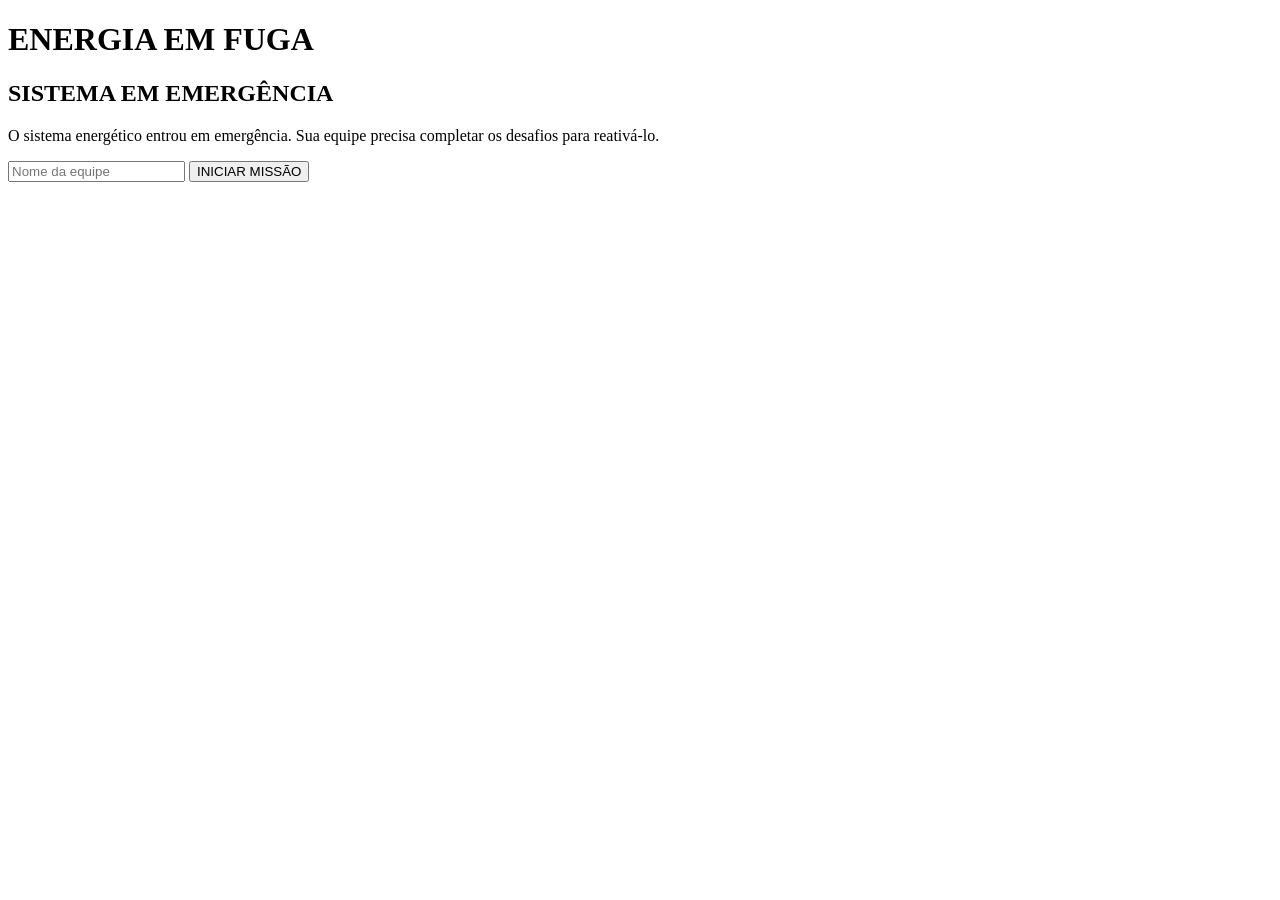
==== index.html @ b6bf42ac "Create index.html" ====
<!DOCTYPE html>
<html lang="pt-BR">

<head>
    <meta charset="UTF-8">
    <meta name="viewport" content="width=device-width, initial-scale=1.0">

    <title>Energia em Fuga</title>
</head>

<body>

    <h1>ENERGIA EM FUGA</h1>

    <h2>SISTEMA EM EMERGÊNCIA</h2>

    <p>
        O sistema energético entrou em emergência.
        Sua equipe precisa completar os desafios
        para reativá-lo.
    </p>

    <input type="text" id="nomeEquipe" placeholder="Nome da equipe">

    <button>INICIAR MISSÃO</button>

</body>

</html>
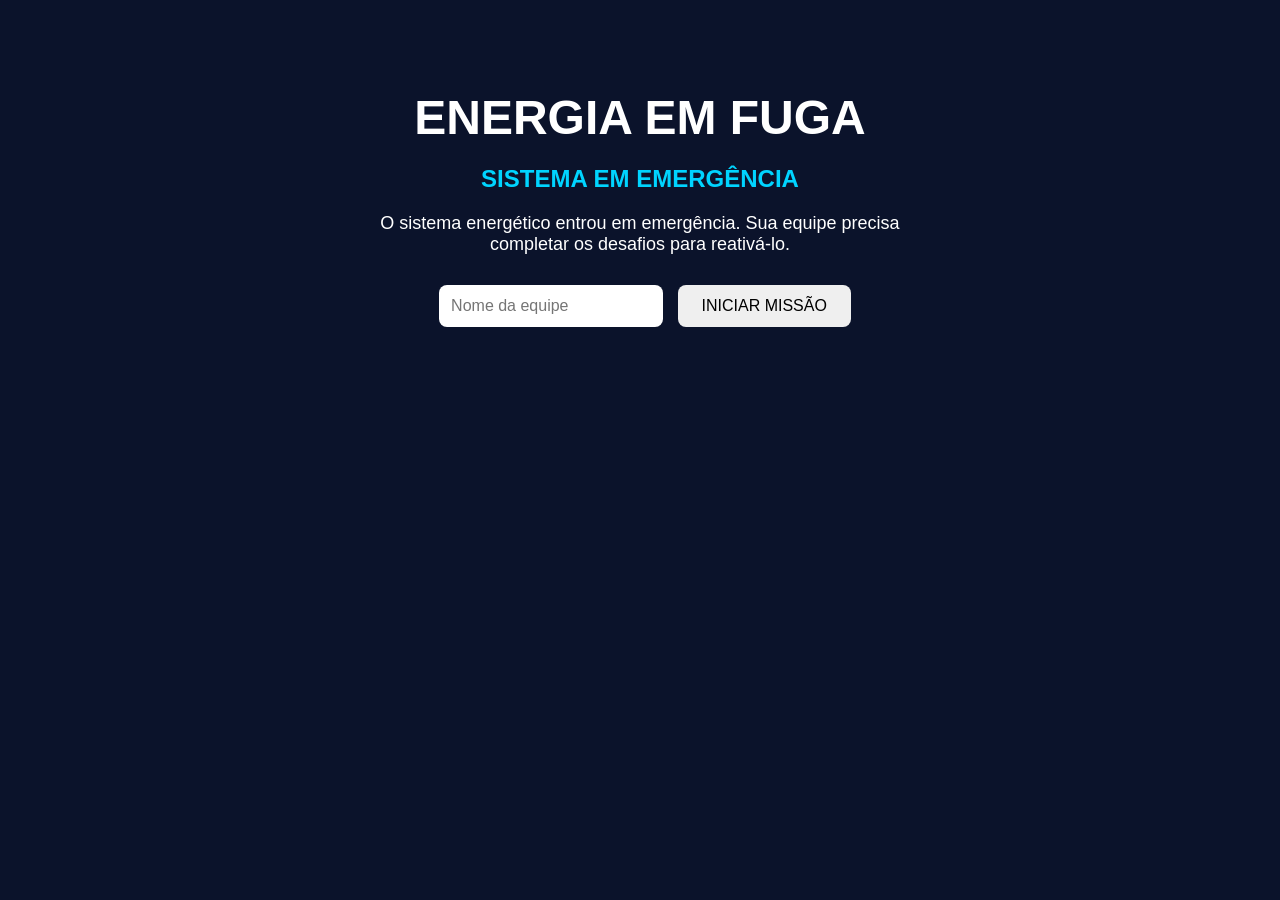
==== commit baecb423: "Update index.html" ====
--- a/index.html
+++ b/index.html
@@ -5,7 +5,8 @@
     <meta charset="UTF-8">
     <meta name="viewport" content="width=device-width, initial-scale=1.0">
 
-    <title>Energia em Fuga</title>
+    <title>Energia em Fuga</title> 
+    <link rel="stylesheet" href="style.css">
 </head>
 
 <body>
--- a/style.css
+++ b/style.css
@@ -0,0 +1,38 @@
+body {
+    background-color: #0b132b;
+    color: white;
+    font-family: Arial, sans-serif;
+    text-align: center;
+    padding: 50px;
+}
+
+h1 {
+    font-size: 48px;
+    margin-bottom: 10px;
+}
+
+h2 {
+    color: #00d4ff;
+}
+
+p {
+    font-size: 18px;
+    max-width: 600px;
+    margin: 20px auto;
+}
+
+input {
+    padding: 12px;
+    font-size: 16px;
+    border-radius: 8px;
+    border: none;
+    margin: 10px;
+}
+
+button {
+    padding: 12px 24px;
+    font-size: 16px;
+    border: none;
+    border-radius: 8px;
+    cursor: pointer;
+}
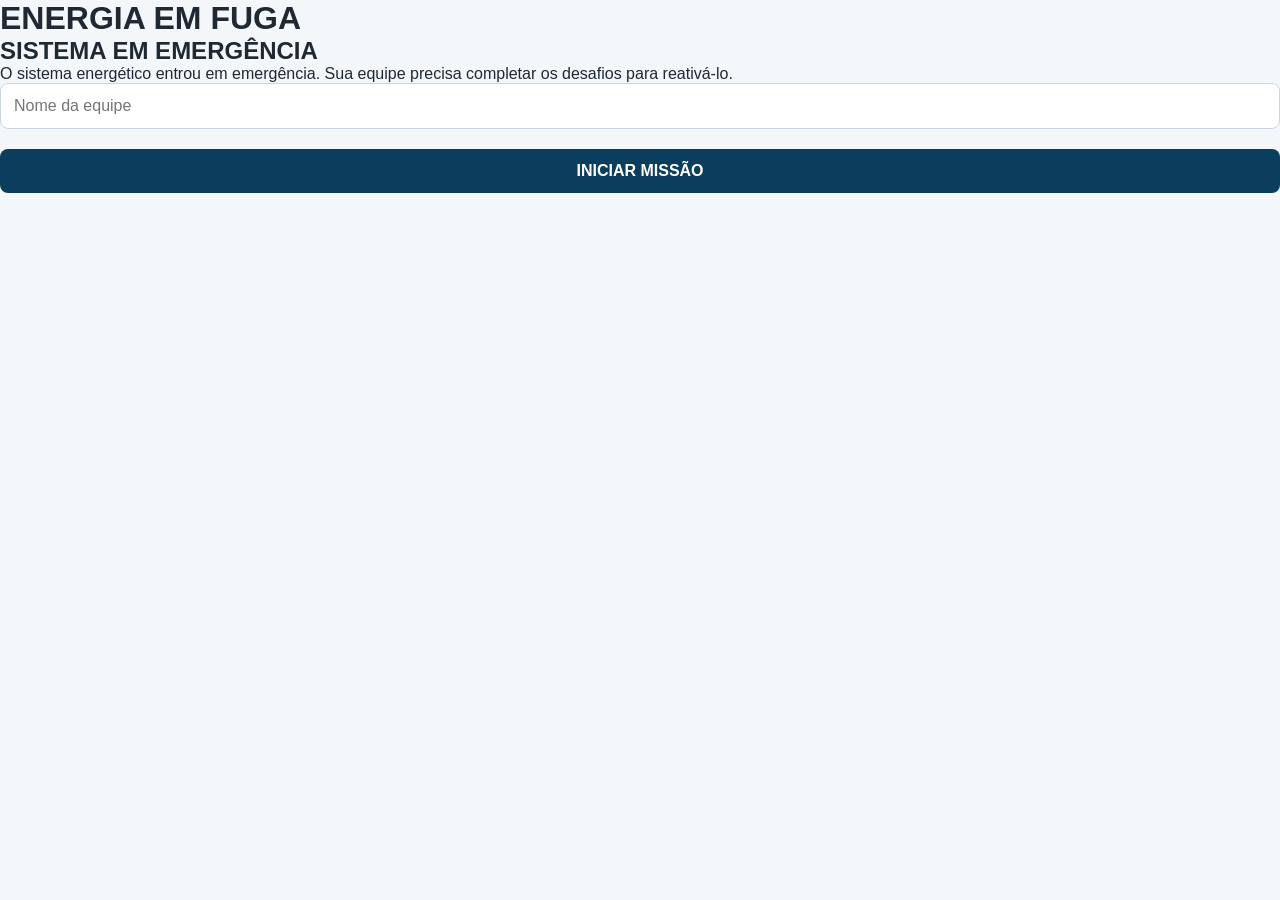
==== commit 28638b72: "Update index.html" ====
--- a/index.html
+++ b/index.html
@@ -6,7 +6,7 @@
     <meta name="viewport" content="width=device-width, initial-scale=1.0">
 
     <title>Energia em Fuga</title> 
-    <link rel="stylesheet" href="style.css">
+   <link rel="stylesheet" href="assets/style.css">
 </head>
 
 <body>
--- a/assets/style.css
+++ b/assets/style.css
@@ -0,0 +1,142 @@
+* {
+    box-sizing: border-box;
+    margin: 0;
+    padding: 0;
+}
+
+body {
+    font-family: Arial, Helvetica, sans-serif;
+    background: #f4f7f9;
+    color: #1f2933;
+    min-height: 100vh;
+}
+
+.container {
+    width: 90%;
+    max-width: 900px;
+    margin: 0 auto;
+}
+
+header {
+    background: #0b3d5c;
+    color: white;
+    padding: 30px 20px;
+    text-align: center;
+}
+
+header h1 {
+    font-size: 2.2rem;
+    margin-bottom: 10px;
+}
+
+header p {
+    font-size: 1.1rem;
+}
+
+main {
+    padding: 40px 20px;
+}
+
+.card {
+    background: white;
+    max-width: 700px;
+    margin: 0 auto;
+    padding: 35px;
+    border-radius: 15px;
+    box-shadow: 0 4px 15px rgba(0, 0, 0, 0.08);
+}
+
+.card h2 {
+    color: #0b3d5c;
+    margin-bottom: 20px;
+}
+
+.card p {
+    line-height: 1.6;
+    margin-bottom: 20px;
+}
+
+label {
+    display: block;
+    font-weight: bold;
+    margin-bottom: 8px;
+}
+
+input,
+select,
+button {
+    width: 100%;
+    padding: 13px;
+    border-radius: 8px;
+    font-size: 1rem;
+}
+
+input,
+select {
+    border: 1px solid #cbd5e1;
+    margin-bottom: 20px;
+}
+
+button {
+    border: none;
+    background: #0b3d5c;
+    color: white;
+    font-weight: bold;
+    cursor: pointer;
+    transition: 0.2s;
+}
+
+button:hover {
+    background: #14577d;
+}
+
+.room {
+    border-left: 6px solid #0b3d5c;
+    padding-left: 20px;
+    margin-bottom: 25px;
+}
+
+.timer {
+    text-align: center;
+    font-size: 1.5rem;
+    font-weight: bold;
+    margin-bottom: 25px;
+    color: #b91c1c;
+}
+
+.feedback {
+    margin-top: 20px;
+    padding: 15px;
+    border-radius: 8px;
+    font-weight: bold;
+}
+
+.success {
+    background: #dcfce7;
+    color: #166534;
+}
+
+.error {
+    background: #fee2e2;
+    color: #991b1b;
+}
+
+.code {
+    display: inline-block;
+    background: #f1f5f9;
+    padding: 10px 20px;
+    border-radius: 8px;
+    font-size: 1.4rem;
+    font-weight: bold;
+    letter-spacing: 3px;
+}
+
+.hidden {
+    display: none;
+}
+
+footer {
+    text-align: center;
+    padding: 25px;
+    color: #64748b;
+}
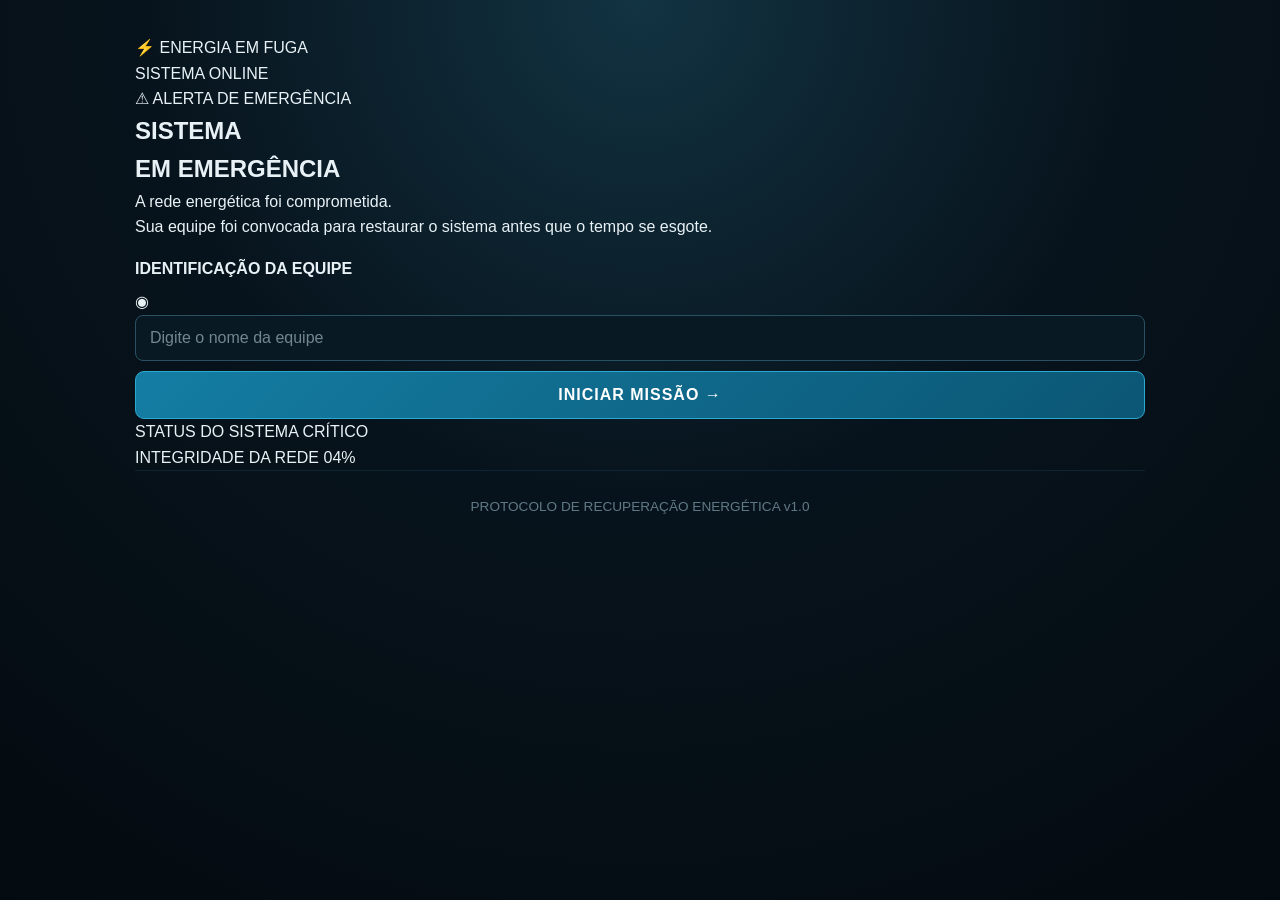
==== commit 12a6f8e6: "Update index.html" ====
--- a/index.html
+++ b/index.html
@@ -2,28 +2,181 @@
 <html lang="pt-BR">
 
 <head>
+
     <meta charset="UTF-8">
+
     <meta name="viewport" content="width=device-width, initial-scale=1.0">
 
-    <title>Energia em Fuga</title> 
-   <link rel="stylesheet" href="assets/style.css">
+    <title>Energia em Fuga</title>
+
+    <link rel="stylesheet" href="assets/style.css">
+
 </head>
 
-<body>
 
-    <h1>ENERGIA EM FUGA</h1>
+<body class="pagina-inicial">
 
-    <h2>SISTEMA EM EMERGÊNCIA</h2>
+    <main class="tela-inicial">
 
-    <p>
-        O sistema energético entrou em emergência.
-        Sua equipe precisa completar os desafios
-        para reativá-lo.
-    </p>
+        <!-- CABEÇALHO DO SISTEMA -->
 
-    <input type="text" id="nomeEquipe" placeholder="Nome da equipe">
+        <div class="barra-superior">
 
-    <button>INICIAR MISSÃO</button>
+            <div class="identidade-sistema">
+
+                <span class="icone-energia">⚡</span>
+
+                <span>ENERGIA EM FUGA</span>
+
+            </div>
+
+
+            <div class="status-sistema">
+
+                <span class="ponto-status"></span>
+
+                SISTEMA ONLINE
+
+            </div>
+
+        </div>
+
+
+        <!-- PAINEL PRINCIPAL -->
+
+        <section class="painel-emergencia">
+
+            <div class="alerta">
+
+                <span class="alerta-icone">⚠</span>
+
+                <span>ALERTA DE EMERGÊNCIA</span>
+
+            </div>
+
+
+            <h1>
+
+                SISTEMA<br>
+
+                <span>EM EMERGÊNCIA</span>
+
+            </h1>
+
+
+            <div class="linha-diagnostico"></div>
+
+
+            <p class="mensagem-principal">
+
+                A rede energética foi comprometida.
+
+                <br>
+
+                Sua equipe foi convocada para restaurar
+
+                o sistema antes que o tempo se esgote.
+
+            </p>
+
+
+            <!-- IDENTIFICAÇÃO -->
+
+            <div class="identificacao">
+
+                <label for="nomeEquipe">
+
+                    IDENTIFICAÇÃO DA EQUIPE
+
+                </label>
+
+
+                <div class="campo-equipe">
+
+                    <span>◉</span>
+
+                    <input
+
+                        type="text"
+
+                        id="nomeEquipe"
+
+                        placeholder="Digite o nome da equipe"
+
+                        autocomplete="off"
+
+                    >
+
+                </div>
+
+            </div>
+
+
+            <!-- BOTÃO -->
+
+            <button
+
+                class="botao-missao"
+
+                onclick="iniciarMissao()"
+
+            >
+
+                <span>INICIAR MISSÃO</span>
+
+                <span class="seta">→</span>
+
+            </button>
+
+
+            <!-- STATUS -->
+
+            <div class="painel-status">
+
+                <div class="status-titulo">
+
+                    <span>STATUS DO SISTEMA</span>
+
+                    <span>CRÍTICO</span>
+
+                </div>
+
+
+                <div class="barra-progresso">
+
+                    <div class="progresso"></div>
+
+                </div>
+
+
+                <div class="status-informacoes">
+
+                    <span>INTEGRIDADE DA REDE</span>
+
+                    <span>04%</span>
+
+                </div>
+
+            </div>
+
+
+        </section>
+
+
+        <!-- RODAPÉ -->
+
+        <footer class="rodape-inicial">
+
+            <span>PROTOCOLO DE RECUPERAÇÃO ENERGÉTICA</span>
+
+            <span>v1.0</span>
+
+        </footer>
+
+    </main>
+
+
+    <script src="assets/app.js"></script>
 
 </body>
 
--- a/assets/style.css
+++ b/assets/style.css
@@ -1,142 +1,473 @@
+/* =========================================
+   ENERGIA EM FUGA — ESTILO PRINCIPAL
+   ========================================= */
+
 * {
     box-sizing: border-box;
     margin: 0;
     padding: 0;
 }
 
+:root {
+    --fundo: #07131c;
+    --fundo-card: #0d202c;
+    --fundo-card-2: #102936;
+    --borda: #1d4354;
+    --texto: #e8f1f5;
+    --texto-secundario: #9fb5bf;
+    --azul: #28a9d6;
+    --azul-escuro: #0b4d68;
+    --verde: #31c48d;
+    --amarelo: #f5c451;
+    --vermelho: #ef6262;
+    --branco: #ffffff;
+}
+
 body {
     font-family: Arial, Helvetica, sans-serif;
-    background: #f4f7f9;
-    color: #1f2933;
+    background:
+        radial-gradient(circle at top, #123342 0%, #07131c 45%, #040b10 100%);
+    color: var(--texto);
     min-height: 100vh;
-}
-
-.container {
-    width: 90%;
-    max-width: 900px;
+    line-height: 1.6;
+}
+
+
+/* =========================================
+   CABEÇALHO
+   ========================================= */
+
+header {
+    background: rgba(5, 18, 27, 0.94);
+    border-bottom: 1px solid var(--borda);
+    padding: 28px 20px;
+    text-align: center;
+    box-shadow: 0 4px 25px rgba(0, 0, 0, 0.35);
+}
+
+header h1 {
+    font-size: 2rem;
+    letter-spacing: 2px;
+    color: var(--branco);
+    margin-bottom: 6px;
+}
+
+header p {
+    color: var(--azul);
+    font-size: 0.95rem;
+    font-weight: bold;
+    letter-spacing: 2px;
+    text-transform: uppercase;
+}
+
+
+/* =========================================
+   ÁREA PRINCIPAL
+   ========================================= */
+
+main {
+    width: 100%;
+    max-width: 1050px;
     margin: 0 auto;
-}
-
-header {
-    background: #0b3d5c;
-    color: white;
-    padding: 30px 20px;
+    padding: 35px 20px 50px;
+}
+
+
+/* =========================================
+   CARD PRINCIPAL
+   ========================================= */
+
+.card {
+    background:
+        linear-gradient(
+            145deg,
+            rgba(16, 41, 54, 0.98),
+            rgba(8, 25, 35, 0.98)
+        );
+
+    border: 1px solid var(--borda);
+    border-radius: 18px;
+
+    padding: 35px;
+
+    box-shadow:
+        0 15px 45px rgba(0, 0, 0, 0.35),
+        inset 0 1px 0 rgba(255, 255, 255, 0.03);
+
+    max-width: 850px;
+    margin: 0 auto;
+}
+
+
+/* =========================================
+   TÍTULOS
+   ========================================= */
+
+.card h2 {
+    color: var(--branco);
+    font-size: 1.35rem;
+    margin-bottom: 18px;
+    border-left: 4px solid var(--azul);
+    padding-left: 12px;
+}
+
+.card h3 {
+    color: var(--azul);
+    font-size: 1rem;
+    margin-bottom: 8px;
+    margin-top: 22px;
+    letter-spacing: 0.5px;
+}
+
+
+/* =========================================
+   TEXTOS
+   ========================================= */
+
+.card p {
+    color: var(--texto-secundario);
+    margin-bottom: 18px;
+    line-height: 1.7;
+}
+
+.card strong {
+    color: var(--branco);
+}
+
+
+/* =========================================
+   TIMER
+   ========================================= */
+
+.timer {
+    width: fit-content;
+    min-width: 190px;
+
+    margin: 0 auto 25px;
+
+    padding: 12px 24px;
+
+    background: #050e14;
+
+    border: 1px solid var(--vermelho);
+    border-radius: 10px;
+
+    color: var(--vermelho);
+
     text-align: center;
-}
-
-header h1 {
-    font-size: 2.2rem;
-    margin-bottom: 10px;
-}
-
-header p {
-    font-size: 1.1rem;
-}
-
-main {
-    padding: 40px 20px;
-}
-
-.card {
-    background: white;
-    max-width: 700px;
-    margin: 0 auto;
-    padding: 35px;
-    border-radius: 15px;
-    box-shadow: 0 4px 15px rgba(0, 0, 0, 0.08);
-}
-
-.card h2 {
-    color: #0b3d5c;
-    margin-bottom: 20px;
-}
-
-.card p {
-    line-height: 1.6;
-    margin-bottom: 20px;
-}
+
+    font-size: 1.45rem;
+    font-weight: bold;
+    letter-spacing: 2px;
+
+    box-shadow:
+        0 0 15px rgba(239, 98, 98, 0.12);
+
+}
+
+
+/* =========================================
+   BLOCOS DOS DESAFIOS
+   ========================================= */
+
+.room {
+    background: rgba(4, 15, 22, 0.65);
+
+    border: 1px solid var(--borda);
+    border-left: 4px solid var(--azul);
+
+    border-radius: 12px;
+
+    padding: 22px;
+
+    margin: 22px 0 28px;
+}
+
+
+/* =========================================
+   LABELS
+   ========================================= */
 
 label {
     display: block;
-    font-weight: bold;
+
+    color: var(--texto);
+
+    font-weight: bold;
+
     margin-bottom: 8px;
-}
+    margin-top: 16px;
+}
+
+
+/* =========================================
+   CAMPOS
+   ========================================= */
 
 input,
-select,
+select {
+    width: 100%;
+
+    padding: 13px 14px;
+
+    background: #081923;
+
+    color: var(--texto);
+
+    border: 1px solid #285263;
+    border-radius: 8px;
+
+    font-size: 1rem;
+
+    outline: none;
+
+    transition:
+        border-color 0.2s,
+        box-shadow 0.2s;
+}
+
+input::placeholder {
+    color: #718792;
+}
+
+input:focus,
+select:focus {
+    border-color: var(--azul);
+
+    box-shadow:
+        0 0 0 3px rgba(40, 169, 214, 0.12);
+}
+
+select {
+    margin-bottom: 12px;
+}
+
+option {
+    background: #0b202b;
+    color: white;
+}
+
+
+/* =========================================
+   CHECKBOXES
+   ========================================= */
+
+input[type="checkbox"] {
+    width: auto;
+
+    margin-right: 10px;
+
+    accent-color: var(--verde);
+
+    transform: scale(1.15);
+}
+
+label:has(input[type="checkbox"]) {
+    background: rgba(13, 32, 44, 0.8);
+
+    border: 1px solid var(--borda);
+
+    border-radius: 8px;
+
+    padding: 13px;
+
+    cursor: pointer;
+
+    transition: 0.2s;
+}
+
+label:has(input[type="checkbox"]):hover {
+    border-color: var(--azul);
+    background: rgba(19, 51, 66, 0.9);
+}
+
+
+/* =========================================
+   BOTÕES
+   ========================================= */
+
 button {
     width: 100%;
-    padding: 13px;
-    border-radius: 8px;
+
+    padding: 14px 20px;
+
+    margin-top: 10px;
+
+    background:
+        linear-gradient(
+            135deg,
+            #147da3,
+            #0b5674
+        );
+
+    color: white;
+
+    border: 1px solid #2ca9d2;
+
+    border-radius: 9px;
+
     font-size: 1rem;
-}
-
-input,
-select {
-    border: 1px solid #cbd5e1;
-    margin-bottom: 20px;
-}
-
-button {
-    border: none;
-    background: #0b3d5c;
-    color: white;
-    font-weight: bold;
+    font-weight: bold;
+
+    letter-spacing: 1px;
+
     cursor: pointer;
-    transition: 0.2s;
+
+    transition:
+        transform 0.15s,
+        box-shadow 0.15s,
+        background 0.15s;
 }
 
 button:hover {
-    background: #14577d;
-}
-
-.room {
-    border-left: 6px solid #0b3d5c;
-    padding-left: 20px;
-    margin-bottom: 25px;
-}
-
-.timer {
-    text-align: center;
-    font-size: 1.5rem;
-    font-weight: bold;
-    margin-bottom: 25px;
-    color: #b91c1c;
-}
+    background:
+        linear-gradient(
+            135deg,
+            #1994bd,
+            #0d6688
+        );
+
+    box-shadow:
+        0 5px 20px rgba(40, 169, 214, 0.2);
+
+    transform: translateY(-1px);
+}
+
+button:active {
+    transform: translateY(1px);
+}
+
+
+/* =========================================
+   FEEDBACK
+   ========================================= */
 
 .feedback {
-    margin-top: 20px;
-    padding: 15px;
-    border-radius: 8px;
-    font-weight: bold;
+    margin-top: 22px;
+
+    padding: 15px 18px;
+
+    border-radius: 9px;
+
+    font-weight: bold;
+
+    border: 1px solid transparent;
 }
 
 .success {
-    background: #dcfce7;
-    color: #166534;
+    background: rgba(49, 196, 141, 0.12);
+
+    color: #69e0ae;
+
+    border-color: rgba(49, 196, 141, 0.35);
 }
 
 .error {
-    background: #fee2e2;
-    color: #991b1b;
-}
+    background: rgba(239, 98, 98, 0.12);
+
+    color: #ff8585;
+
+    border-color: rgba(239, 98, 98, 0.35);
+}
+
+
+/* =========================================
+   CÓDIGO LIBERADO
+   ========================================= */
 
 .code {
     display: inline-block;
-    background: #f1f5f9;
-    padding: 10px 20px;
-    border-radius: 8px;
-    font-size: 1.4rem;
-    font-weight: bold;
-    letter-spacing: 3px;
-}
+
+    margin-top: 8px;
+
+    padding: 12px 25px;
+
+    background: #07151d;
+
+    color: var(--amarelo);
+
+    border: 2px solid var(--amarelo);
+
+    border-radius: 10px;
+
+    font-size: 1.7rem;
+
+    font-weight: bold;
+
+    letter-spacing: 5px;
+
+    box-shadow:
+        0 0 18px rgba(245, 196, 81, 0.12);
+}
+
+
+/* =========================================
+   ELEMENTOS OCULTOS
+   ========================================= */
 
 .hidden {
     display: none;
 }
 
+
+/* =========================================
+   RODAPÉ
+   ========================================= */
+
 footer {
     text-align: center;
-    padding: 25px;
-    color: #64748b;
-}
+
+    padding: 25px 20px 35px;
+
+    color: #607985;
+
+    font-size: 0.85rem;
+
+    border-top: 1px solid rgba(29, 67, 84, 0.4);
+}
+
+
+/* =========================================
+   TELA PEQUENA / CELULAR
+   ========================================= */
+
+@media (max-width: 700px) {
+
+    header {
+        padding: 22px 15px;
+    }
+
+    header h1 {
+        font-size: 1.55rem;
+    }
+
+    header p {
+        font-size: 0.8rem;
+    }
+
+    main {
+        padding: 22px 12px 35px;
+    }
+
+    .card {
+        padding: 22px 17px;
+        border-radius: 13px;
+    }
+
+    .card h2 {
+        font-size: 1.15rem;
+    }
+
+    .room {
+        padding: 16px;
+    }
+
+    .timer {
+        font-size: 1.2rem;
+        min-width: 170px;
+    }
+
+    button {
+        padding: 14px;
+    }
+}
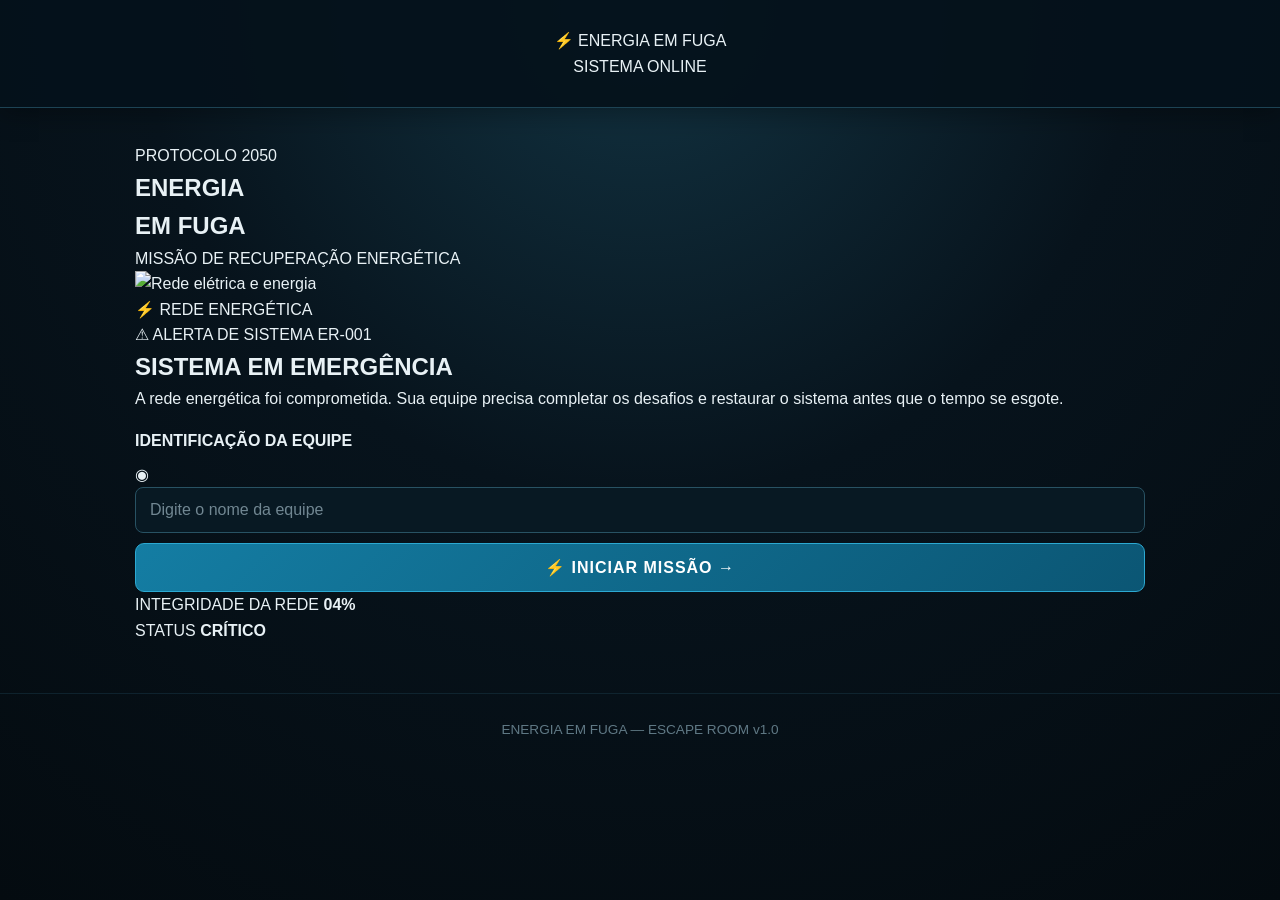
==== commit 752f86b9: "Update index.html" ====
--- a/index.html
+++ b/index.html
@@ -9,171 +9,217 @@
 
     <title>Energia em Fuga</title>
 
+    <!-- Fonte futurista -->
+    <link rel="preconnect" href="https://fonts.googleapis.com">
+    <link rel="preconnect" href="https://fonts.gstatic.com" crossorigin>
+
+    <link
+        href="https://fonts.googleapis.com/css2?family=Orbitron:wght@400;500;600;700;800&family=Inter:wght@400;500;600;700&display=swap"
+        rel="stylesheet"
+    >
+
     <link rel="stylesheet" href="assets/style.css">
 
 </head>
 
 
-<body class="pagina-inicial">
-
-    <main class="tela-inicial">
-
-        <!-- CABEÇALHO DO SISTEMA -->
-
-        <div class="barra-superior">
-
-            <div class="identidade-sistema">
-
-                <span class="icone-energia">⚡</span>
+<body>
+
+    <div class="pagina">
+
+        <!-- CABEÇALHO -->
+
+        <header class="topo">
+
+            <div class="logo">
+
+                <span class="logo-raio">⚡</span>
 
                 <span>ENERGIA EM FUGA</span>
 
             </div>
 
-
-            <div class="status-sistema">
-
-                <span class="ponto-status"></span>
+            <div class="status">
+
+                <span class="bolinha"></span>
 
                 SISTEMA ONLINE
 
             </div>
 
-        </div>
-
-
-        <!-- PAINEL PRINCIPAL -->
-
-        <section class="painel-emergencia">
-
-            <div class="alerta">
-
-                <span class="alerta-icone">⚠</span>
-
-                <span>ALERTA DE EMERGÊNCIA</span>
-
-            </div>
-
-
-            <h1>
-
-                SISTEMA<br>
-
-                <span>EM EMERGÊNCIA</span>
-
-            </h1>
-
-
-            <div class="linha-diagnostico"></div>
-
-
-            <p class="mensagem-principal">
-
-                A rede energética foi comprometida.
-
-                <br>
-
-                Sua equipe foi convocada para restaurar
-
-                o sistema antes que o tempo se esgote.
-
-            </p>
+        </header>
+
+
+        <!-- CONTEÚDO PRINCIPAL -->
+
+        <main class="conteudo">
+
+            <!-- TÍTULO -->
+
+            <section class="titulo">
+
+                <p class="codigo-missao">
+                    PROTOCOLO 2050
+                </p>
+
+                <h1>
+                    ENERGIA<br>
+                    <span>EM FUGA</span>
+                </h1>
+
+                <p class="subtitulo">
+                    MISSÃO DE RECUPERAÇÃO ENERGÉTICA
+                </p>
+
+            </section>
+
+
+            <!-- IMAGEM -->
+
+            <section class="imagem-container">
+
+                <img
+                    src="https://images.unsplash.com/photo-1473341304170-971dccb5ac1e?auto=format&fit=crop&w=1200&q=80"
+                    alt="Rede elétrica e energia"
+                >
+
+                <div class="imagem-overlay"></div>
+
+                <div class="imagem-legenda">
+
+                    <span>⚡</span>
+
+                    REDE ENERGÉTICA
+
+                </div>
+
+            </section>
+
+
+            <!-- ALERTA -->
+
+            <section class="alerta">
+
+                <div class="alerta-topo">
+
+                    <span class="alerta-icone">⚠</span>
+
+                    <span>ALERTA DE SISTEMA</span>
+
+                    <span class="alerta-codigo">
+                        ER-001
+                    </span>
+
+                </div>
+
+
+                <h2>
+                    SISTEMA EM EMERGÊNCIA
+                </h2>
+
+
+                <p>
+                    A rede energética foi comprometida.
+                    Sua equipe precisa completar os desafios
+                    e restaurar o sistema antes que o tempo se esgote.
+                </p>
+
+            </section>
 
 
             <!-- IDENTIFICAÇÃO -->
 
-            <div class="identificacao">
+            <section class="missao">
 
                 <label for="nomeEquipe">
-
                     IDENTIFICAÇÃO DA EQUIPE
-
                 </label>
 
 
-                <div class="campo-equipe">
+                <div class="input-container">
 
                     <span>◉</span>
 
                     <input
-
                         type="text"
-
                         id="nomeEquipe"
-
                         placeholder="Digite o nome da equipe"
-
                         autocomplete="off"
-
                     >
 
                 </div>
 
-            </div>
-
-
-            <!-- BOTÃO -->
-
-            <button
-
-                class="botao-missao"
-
-                onclick="iniciarMissao()"
-
-            >
-
-                <span>INICIAR MISSÃO</span>
-
-                <span class="seta">→</span>
-
-            </button>
+
+                <button
+                    class="botao"
+                    onclick="iniciarMissao()"
+                >
+
+                    <span>⚡ INICIAR MISSÃO</span>
+
+                    <span class="seta">→</span>
+
+                </button>
+
+            </section>
 
 
             <!-- STATUS -->
 
-            <div class="painel-status">
-
-                <div class="status-titulo">
-
-                    <span>STATUS DO SISTEMA</span>
-
-                    <span>CRÍTICO</span>
-
-                </div>
-
-
-                <div class="barra-progresso">
+            <section class="status-rede">
+
+                <div class="status-linha">
+
+                    <span>
+                        INTEGRIDADE DA REDE
+                    </span>
+
+                    <strong>
+                        04%
+                    </strong>
+
+                </div>
+
+
+                <div class="barra">
 
                     <div class="progresso"></div>
 
                 </div>
 
 
-                <div class="status-informacoes">
-
-                    <span>INTEGRIDADE DA REDE</span>
-
-                    <span>04%</span>
-
-                </div>
-
-            </div>
-
-
-        </section>
+                <div class="status-linha inferior">
+
+                    <span>
+                        STATUS
+                    </span>
+
+                    <strong>
+                        CRÍTICO
+                    </strong>
+
+                </div>
+
+            </section>
+
+        </main>
 
 
         <!-- RODAPÉ -->
 
-        <footer class="rodape-inicial">
-
-            <span>PROTOCOLO DE RECUPERAÇÃO ENERGÉTICA</span>
-
-            <span>v1.0</span>
+        <footer>
+
+            <span>
+                ENERGIA EM FUGA — ESCAPE ROOM
+            </span>
+
+            <span>
+                v1.0
+            </span>
 
         </footer>
 
-    </main>
+    </div>
 
 
     <script src="assets/app.js"></script>
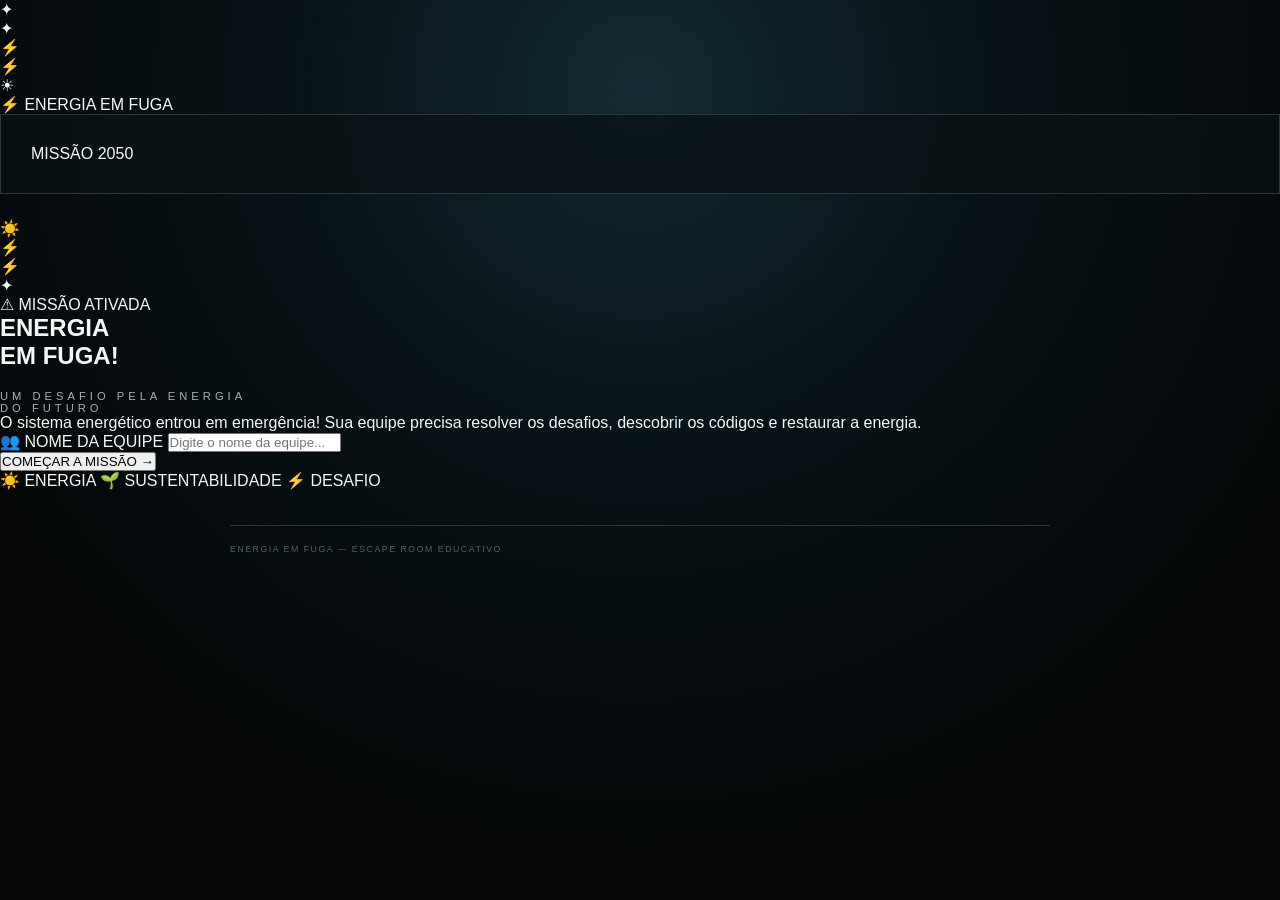
==== commit 6d29c477: "Update index.html" ====
--- a/index.html
+++ b/index.html
@@ -9,12 +9,11 @@
 
     <title>Energia em Fuga</title>
 
-    <!-- Fonte futurista -->
     <link rel="preconnect" href="https://fonts.googleapis.com">
     <link rel="preconnect" href="https://fonts.gstatic.com" crossorigin>
 
     <link
-        href="https://fonts.googleapis.com/css2?family=Orbitron:wght@400;500;600;700;800&family=Inter:wght@400;500;600;700&display=swap"
+        href="https://fonts.googleapis.com/css2?family=Baloo+2:wght@500;600;700;800&family=Nunito:wght@400;600;700;800&display=swap"
         rel="stylesheet"
     >
 
@@ -25,184 +24,212 @@
 
 <body>
 
-    <div class="pagina">
+    <main class="inicio">
+
+        <!-- ELEMENTOS DECORATIVOS -->
+
+        <div class="decoracao estrela estrela-1">✦</div>
+        <div class="decoracao estrela estrela-2">✦</div>
+        <div class="decoracao raio raio-1">⚡</div>
+        <div class="decoracao raio raio-2">⚡</div>
+        <div class="decoracao sol">☀</div>
+
 
         <!-- CABEÇALHO -->
 
-        <header class="topo">
-
-            <div class="logo">
-
-                <span class="logo-raio">⚡</span>
-
-                <span>ENERGIA EM FUGA</span>
-
-            </div>
-
-            <div class="status">
-
-                <span class="bolinha"></span>
-
-                SISTEMA ONLINE
+        <header class="cabecalho">
+
+            <div class="mini-logo">
+
+                <span>⚡</span>
+
+                ENERGIA EM FUGA
+
+            </div>
+
+            <div class="missao">
+
+                MISSÃO 2050
 
             </div>
 
         </header>
 
 
-        <!-- CONTEÚDO PRINCIPAL -->
-
-        <main class="conteudo">
-
-            <!-- TÍTULO -->
-
-            <section class="titulo">
-
-                <p class="codigo-missao">
-                    PROTOCOLO 2050
+        <!-- ÁREA PRINCIPAL -->
+
+        <section class="hero">
+
+
+            <!-- ILUSTRAÇÃO -->
+
+            <div class="ilustracao">
+
+                <div class="nuvem nuvem-1"></div>
+
+                <div class="nuvem nuvem-2"></div>
+
+
+                <div class="sol-central">
+
+                    ☀️
+
+                </div>
+
+
+                <div class="torre torre-1">
+
+                    <div class="torre-topo"></div>
+
+                    <div class="torre-linha"></div>
+
+                    <div class="torre-linha"></div>
+
+                    <div class="torre-linha"></div>
+
+                </div>
+
+
+                <div class="torre torre-2">
+
+                    <div class="torre-topo"></div>
+
+                    <div class="torre-linha"></div>
+
+                    <div class="torre-linha"></div>
+
+                    <div class="torre-linha"></div>
+
+                </div>
+
+
+                <div class="turbina turbina-1">
+
+                    <div class="helice"></div>
+
+                    <div class="mastro"></div>
+
+                </div>
+
+
+                <div class="turbina turbina-2">
+
+                    <div class="helice"></div>
+
+                    <div class="mastro"></div>
+
+                </div>
+
+
+                <div class="chao"></div>
+
+
+                <div class="energia energia-1">⚡</div>
+
+                <div class="energia energia-2">⚡</div>
+
+                <div class="energia energia-3">✦</div>
+
+            </div>
+
+
+            <!-- CARTÃO PRINCIPAL -->
+
+            <div class="cartao">
+
+                <div class="etiqueta">
+
+                    ⚠ MISSÃO ATIVADA
+
+                </div>
+
+
+                <h1>
+
+                    ENERGIA<br>
+
+                    <span>EM FUGA!</span>
+
+                </h1>
+
+
+                <p class="subtitulo">
+
+                    UM DESAFIO PELA ENERGIA<br>
+
+                    DO FUTURO
+
                 </p>
 
-                <h1>
-                    ENERGIA<br>
-                    <span>EM FUGA</span>
-                </h1>
-
-                <p class="subtitulo">
-                    MISSÃO DE RECUPERAÇÃO ENERGÉTICA
+
+                <div class="linha"></div>
+
+
+                <p class="descricao">
+
+                    O sistema energético entrou em emergência!
+
+                    Sua equipe precisa resolver os desafios,
+
+                    descobrir os códigos e restaurar a energia.
+
                 </p>
 
-            </section>
-
-
-            <!-- IMAGEM -->
-
-            <section class="imagem-container">
-
-                <img
-                    src="https://images.unsplash.com/photo-1473341304170-971dccb5ac1e?auto=format&fit=crop&w=1200&q=80"
-                    alt="Rede elétrica e energia"
+
+                <!-- EQUIPE -->
+
+                <div class="equipe">
+
+                    <label for="nomeEquipe">
+
+                        👥 NOME DA EQUIPE
+
+                    </label>
+
+
+                    <input
+
+                        type="text"
+
+                        id="nomeEquipe"
+
+                        placeholder="Digite o nome da equipe..."
+
+                        autocomplete="off"
+
+                    >
+
+                </div>
+
+
+                <button
+
+                    class="botao-iniciar"
+
+                    onclick="iniciarMissao()"
+
                 >
 
-                <div class="imagem-overlay"></div>
-
-                <div class="imagem-legenda">
-
-                    <span>⚡</span>
-
-                    REDE ENERGÉTICA
-
-                </div>
-
-            </section>
-
-
-            <!-- ALERTA -->
-
-            <section class="alerta">
-
-                <div class="alerta-topo">
-
-                    <span class="alerta-icone">⚠</span>
-
-                    <span>ALERTA DE SISTEMA</span>
-
-                    <span class="alerta-codigo">
-                        ER-001
-                    </span>
-
-                </div>
-
-
-                <h2>
-                    SISTEMA EM EMERGÊNCIA
-                </h2>
-
-
-                <p>
-                    A rede energética foi comprometida.
-                    Sua equipe precisa completar os desafios
-                    e restaurar o sistema antes que o tempo se esgote.
-                </p>
-
-            </section>
-
-
-            <!-- IDENTIFICAÇÃO -->
-
-            <section class="missao">
-
-                <label for="nomeEquipe">
-                    IDENTIFICAÇÃO DA EQUIPE
-                </label>
-
-
-                <div class="input-container">
-
-                    <span>◉</span>
-
-                    <input
-                        type="text"
-                        id="nomeEquipe"
-                        placeholder="Digite o nome da equipe"
-                        autocomplete="off"
-                    >
-
-                </div>
-
-
-                <button
-                    class="botao"
-                    onclick="iniciarMissao()"
-                >
-
-                    <span>⚡ INICIAR MISSÃO</span>
-
-                    <span class="seta">→</span>
+                    <span>COMEÇAR A MISSÃO</span>
+
+                    <strong>→</strong>
 
                 </button>
 
-            </section>
-
-
-            <!-- STATUS -->
-
-            <section class="status-rede">
-
-                <div class="status-linha">
-
-                    <span>
-                        INTEGRIDADE DA REDE
-                    </span>
-
-                    <strong>
-                        04%
-                    </strong>
-
-                </div>
-
-
-                <div class="barra">
-
-                    <div class="progresso"></div>
-
-                </div>
-
-
-                <div class="status-linha inferior">
-
-                    <span>
-                        STATUS
-                    </span>
-
-                    <strong>
-                        CRÍTICO
-                    </strong>
-
-                </div>
-
-            </section>
-
-        </main>
+
+                <div class="rodape-cartao">
+
+                    <span>☀️ ENERGIA</span>
+
+                    <span>🌱 SUSTENTABILIDADE</span>
+
+                    <span>⚡ DESAFIO</span>
+
+                </div>
+
+            </div>
+
+        </section>
 
 
         <!-- RODAPÉ -->
@@ -210,16 +237,14 @@
         <footer>
 
             <span>
-                ENERGIA EM FUGA — ESCAPE ROOM
+
+                ENERGIA EM FUGA — ESCAPE ROOM EDUCATIVO
+
             </span>
 
-            <span>
-                v1.0
-            </span>
-
         </footer>
 
-    </div>
+    </main>
 
 
     <script src="assets/app.js"></script>
--- a/assets/style.css
+++ b/assets/style.css
@@ -1,6 +1,10 @@
-/* =========================================
-   ENERGIA EM FUGA — ESTILO PRINCIPAL
-   ========================================= */
+/* =====================================================
+   ENERGIA EM FUGA
+   TELA INICIAL
+   ===================================================== */
+
+
+/* RESET */
 
 * {
     box-sizing: border-box;
@@ -8,466 +12,874 @@
     padding: 0;
 }
 
+
+/* =====================================================
+   CONFIGURAÇÕES
+   ===================================================== */
+
 :root {
-    --fundo: #07131c;
-    --fundo-card: #0d202c;
-    --fundo-card-2: #102936;
-    --borda: #1d4354;
-    --texto: #e8f1f5;
-    --texto-secundario: #9fb5bf;
-    --azul: #28a9d6;
-    --azul-escuro: #0b4d68;
-    --verde: #31c48d;
-    --amarelo: #f5c451;
-    --vermelho: #ef6262;
-    --branco: #ffffff;
-}
+
+    --preto: #050708;
+
+    --preto2: #0b1013;
+
+    --cinza: #172126;
+
+    --borda: #293940;
+
+    --branco: #f4f7f8;
+
+    --cinza-texto: #a4b1b6;
+
+    --azul: #20c7f3;
+
+    --azul-escuro: #08708d;
+
+    --vermelho: #ff4655;
+
+    --amarelo: #ffc857;
+
+}
+
+
+/* =====================================================
+   BODY
+   ===================================================== */
 
 body {
-    font-family: Arial, Helvetica, sans-serif;
+
+    min-height: 100vh;
+
     background:
-        radial-gradient(circle at top, #123342 0%, #07131c 45%, #040b10 100%);
-    color: var(--texto);
-    min-height: 100vh;
-    line-height: 1.6;
-}
-
-
-/* =========================================
-   CABEÇALHO
-   ========================================= */
-
-header {
-    background: rgba(5, 18, 27, 0.94);
+
+        radial-gradient(
+            circle at 50% 10%,
+            #132b34 0%,
+            #081216 35%,
+            #050708 75%
+        );
+
+    color: var(--branco);
+
+    font-family: "Inter", Arial, sans-serif;
+
+}
+
+
+/* =====================================================
+   PÁGINA
+   ===================================================== */
+
+.pagina {
+
+    width: 100%;
+
+    max-width: 1050px;
+
+    margin: auto;
+
+    padding: 20px;
+
+}
+
+
+/* =====================================================
+   TOPO
+   ===================================================== */
+
+.topo {
+
+    height: 60px;
+
+    display: flex;
+
+    align-items: center;
+
+    justify-content: space-between;
+
     border-bottom: 1px solid var(--borda);
-    padding: 28px 20px;
+
+    margin-bottom: 45px;
+
+}
+
+
+.logo {
+
+    display: flex;
+
+    align-items: center;
+
+    gap: 10px;
+
+    font-family: "Orbitron", sans-serif;
+
+    font-size: 0.85rem;
+
+    font-weight: 700;
+
+    letter-spacing: 2px;
+
+}
+
+
+.logo-raio {
+
+    display: flex;
+
+    align-items: center;
+
+    justify-content: center;
+
+    width: 30px;
+
+    height: 30px;
+
+    background: var(--azul);
+
+    color: #001017;
+
+    border-radius: 6px;
+
+}
+
+
+.status {
+
+    display: flex;
+
+    align-items: center;
+
+    gap: 8px;
+
+    color: #64dcae;
+
+    font-size: 0.7rem;
+
+    font-weight: 700;
+
+    letter-spacing: 1.5px;
+
+}
+
+
+.bolinha {
+
+    width: 8px;
+
+    height: 8px;
+
+    border-radius: 50%;
+
+    background: #46dc9e;
+
+    box-shadow: 0 0 12px #46dc9e;
+
+}
+
+
+/* =====================================================
+   CONTEÚDO
+   ===================================================== */
+
+.conteudo {
+
+    max-width: 820px;
+
+    margin: auto;
+
+}
+
+
+/* =====================================================
+   TÍTULO
+   ===================================================== */
+
+.titulo {
+
     text-align: center;
-    box-shadow: 0 4px 25px rgba(0, 0, 0, 0.35);
-}
-
-header h1 {
-    font-size: 2rem;
+
+    margin-bottom: 30px;
+
+}
+
+
+.codigo-missao {
+
+    color: var(--azul);
+
+    font-family: "Orbitron", sans-serif;
+
+    font-size: 0.65rem;
+
+    letter-spacing: 4px;
+
+    margin-bottom: 15px;
+
+}
+
+
+.titulo h1 {
+
+    font-family: "Orbitron", sans-serif;
+
+    font-size: clamp(3rem, 8vw, 6rem);
+
+    line-height: 0.9;
+
+    letter-spacing: -3px;
+
+    font-weight: 800;
+
+}
+
+
+.titulo h1 span {
+
+    color: var(--azul);
+
+    text-shadow:
+
+        0 0 30px
+        rgba(32, 199, 243, 0.25);
+
+}
+
+
+.subtitulo {
+
+    margin-top: 20px;
+
+    color: var(--cinza-texto);
+
+    font-size: 0.7rem;
+
+    letter-spacing: 4px;
+
+}
+
+
+/* =====================================================
+   IMAGEM
+   ===================================================== */
+
+.imagem-container {
+
+    position: relative;
+
+    height: 310px;
+
+    overflow: hidden;
+
+    border: 1px solid var(--borda);
+
+    margin-bottom: 30px;
+
+    background: #080d10;
+
+}
+
+
+.imagem-container img {
+
+    width: 100%;
+
+    height: 100%;
+
+    object-fit: cover;
+
+    display: block;
+
+    filter:
+
+        saturate(0.8)
+
+        brightness(0.55);
+
+    transition: transform 0.5s ease;
+
+}
+
+
+.imagem-container:hover img {
+
+    transform: scale(1.03);
+
+}
+
+
+/* camada escura */
+
+.imagem-overlay {
+
+    position: absolute;
+
+    inset: 0;
+
+    background:
+
+        linear-gradient(
+            to bottom,
+            rgba(0,0,0,0.1),
+            rgba(0,0,0,0.7)
+        );
+
+}
+
+
+/* linhas decorativas */
+
+.imagem-container::before {
+
+    content: "";
+
+    position: absolute;
+
+    inset: 12px;
+
+    border: 1px solid
+        rgba(255,255,255,0.12);
+
+    z-index: 2;
+
+    pointer-events: none;
+
+}
+
+
+/* legenda */
+
+.imagem-legenda {
+
+    position: absolute;
+
+    left: 25px;
+
+    bottom: 22px;
+
+    z-index: 3;
+
+    display: flex;
+
+    align-items: center;
+
+    gap: 8px;
+
+    font-family: "Orbitron", sans-serif;
+
+    font-size: 0.65rem;
+
     letter-spacing: 2px;
-    color: var(--branco);
-    margin-bottom: 6px;
-}
-
-header p {
+
+    color: white;
+
+}
+
+
+.imagem-legenda span {
+
     color: var(--azul);
-    font-size: 0.95rem;
-    font-weight: bold;
-    letter-spacing: 2px;
-    text-transform: uppercase;
-}
-
-
-/* =========================================
-   ÁREA PRINCIPAL
-   ========================================= */
-
-main {
-    width: 100%;
-    max-width: 1050px;
-    margin: 0 auto;
-    padding: 35px 20px 50px;
-}
-
-
-/* =========================================
-   CARD PRINCIPAL
-   ========================================= */
-
-.card {
+
+    font-size: 1.2rem;
+
+}
+
+
+/* =====================================================
+   ALERTA
+   ===================================================== */
+
+.alerta {
+
+    border: 1px solid
+        rgba(255, 70, 85, 0.35);
+
     background:
-        linear-gradient(
-            145deg,
-            rgba(16, 41, 54, 0.98),
-            rgba(8, 25, 35, 0.98)
-        );
-
-    border: 1px solid var(--borda);
-    border-radius: 18px;
-
-    padding: 35px;
-
-    box-shadow:
-        0 15px 45px rgba(0, 0, 0, 0.35),
-        inset 0 1px 0 rgba(255, 255, 255, 0.03);
-
-    max-width: 850px;
-    margin: 0 auto;
-}
-
-
-/* =========================================
-   TÍTULOS
-   ========================================= */
-
-.card h2 {
-    color: var(--branco);
-    font-size: 1.35rem;
-    margin-bottom: 18px;
-    border-left: 4px solid var(--azul);
-    padding-left: 12px;
-}
-
-.card h3 {
-    color: var(--azul);
-    font-size: 1rem;
-    margin-bottom: 8px;
-    margin-top: 22px;
-    letter-spacing: 0.5px;
-}
-
-
-/* =========================================
-   TEXTOS
-   ========================================= */
-
-.card p {
-    color: var(--texto-secundario);
-    margin-bottom: 18px;
-    line-height: 1.7;
-}
-
-.card strong {
-    color: var(--branco);
-}
-
-
-/* =========================================
-   TIMER
-   ========================================= */
-
-.timer {
-    width: fit-content;
-    min-width: 190px;
-
-    margin: 0 auto 25px;
-
-    padding: 12px 24px;
-
-    background: #050e14;
-
-    border: 1px solid var(--vermelho);
-    border-radius: 10px;
-
-    color: var(--vermelho);
-
-    text-align: center;
-
-    font-size: 1.45rem;
-    font-weight: bold;
-    letter-spacing: 2px;
-
-    box-shadow:
-        0 0 15px rgba(239, 98, 98, 0.12);
-
-}
-
-
-/* =========================================
-   BLOCOS DOS DESAFIOS
-   ========================================= */
-
-.room {
-    background: rgba(4, 15, 22, 0.65);
-
-    border: 1px solid var(--borda);
-    border-left: 4px solid var(--azul);
-
-    border-radius: 12px;
-
-    padding: 22px;
-
-    margin: 22px 0 28px;
-}
-
-
-/* =========================================
-   LABELS
-   ========================================= */
-
-label {
-    display: block;
-
-    color: var(--texto);
-
-    font-weight: bold;
-
-    margin-bottom: 8px;
-    margin-top: 16px;
-}
-
-
-/* =========================================
-   CAMPOS
-   ========================================= */
-
-input,
-select {
-    width: 100%;
-
-    padding: 13px 14px;
-
-    background: #081923;
-
-    color: var(--texto);
-
-    border: 1px solid #285263;
-    border-radius: 8px;
-
-    font-size: 1rem;
-
-    outline: none;
-
-    transition:
-        border-color 0.2s,
-        box-shadow 0.2s;
-}
-
-input::placeholder {
-    color: #718792;
-}
-
-input:focus,
-select:focus {
-    border-color: var(--azul);
-
-    box-shadow:
-        0 0 0 3px rgba(40, 169, 214, 0.12);
-}
-
-select {
-    margin-bottom: 12px;
-}
-
-option {
-    background: #0b202b;
-    color: white;
-}
-
-
-/* =========================================
-   CHECKBOXES
-   ========================================= */
-
-input[type="checkbox"] {
-    width: auto;
-
-    margin-right: 10px;
-
-    accent-color: var(--verde);
-
-    transform: scale(1.15);
-}
-
-label:has(input[type="checkbox"]) {
-    background: rgba(13, 32, 44, 0.8);
-
-    border: 1px solid var(--borda);
-
-    border-radius: 8px;
-
-    padding: 13px;
-
-    cursor: pointer;
-
-    transition: 0.2s;
-}
-
-label:has(input[type="checkbox"]):hover {
-    border-color: var(--azul);
-    background: rgba(19, 51, 66, 0.9);
-}
-
-
-/* =========================================
-   BOTÕES
-   ========================================= */
-
-button {
-    width: 100%;
-
-    padding: 14px 20px;
-
-    margin-top: 10px;
-
-    background:
+
         linear-gradient(
             135deg,
-            #147da3,
-            #0b5674
+            rgba(255,70,85,0.08),
+            rgba(255,70,85,0.02)
         );
 
+    padding: 28px;
+
+    margin-bottom: 30px;
+
+}
+
+
+.alerta-topo {
+
+    display: flex;
+
+    align-items: center;
+
+    gap: 10px;
+
+    margin-bottom: 18px;
+
+    color: var(--vermelho);
+
+    font-family: "Orbitron", sans-serif;
+
+    font-size: 0.65rem;
+
+    font-weight: 700;
+
+    letter-spacing: 2px;
+
+}
+
+
+.alerta-codigo {
+
+    margin-left: auto;
+
+    color: #765057;
+
+}
+
+
+.alerta h2 {
+
+    font-family: "Orbitron", sans-serif;
+
+    font-size: clamp(1.3rem, 4vw, 2rem);
+
+    letter-spacing: 1px;
+
+    margin-bottom: 12px;
+
+}
+
+
+.alerta p {
+
+    max-width: 680px;
+
+    color: var(--cinza-texto);
+
+    line-height: 1.7;
+
+    font-size: 0.95rem;
+
+}
+
+
+/* =====================================================
+   MISSÃO
+   ===================================================== */
+
+.missao {
+
+    padding: 30px;
+
+    border: 1px solid var(--borda);
+
+    background: rgba(10,18,22,0.8);
+
+    margin-bottom: 25px;
+
+}
+
+
+.missao label {
+
+    display: block;
+
+    margin-bottom: 10px;
+
+    color: var(--cinza-texto);
+
+    font-family: "Orbitron", sans-serif;
+
+    font-size: 0.65rem;
+
+    letter-spacing: 2px;
+
+}
+
+
+/* =====================================================
+   INPUT
+   ===================================================== */
+
+.input-container {
+
+    display: flex;
+
+    align-items: center;
+
+    gap: 12px;
+
+    border: 1px solid var(--borda);
+
+    background: #05090b;
+
+    padding-left: 15px;
+
+    transition: 0.2s;
+
+}
+
+
+.input-container span {
+
+    color: var(--azul);
+
+}
+
+
+.input-container:focus-within {
+
+    border-color: var(--azul);
+
+    box-shadow:
+
+        0 0 20px
+        rgba(32,199,243,0.08);
+
+}
+
+
+.input-container input {
+
+    width: 100%;
+
+    border: none;
+
+    outline: none;
+
+    background: transparent;
+
     color: white;
 
-    border: 1px solid #2ca9d2;
-
-    border-radius: 9px;
+    padding: 17px 15px 17px 0;
+
+    font-family: "Inter", sans-serif;
 
     font-size: 1rem;
-    font-weight: bold;
-
-    letter-spacing: 1px;
-
-    cursor: pointer;
-
-    transition:
-        transform 0.15s,
-        box-shadow 0.15s,
-        background 0.15s;
-}
-
-button:hover {
+
+}
+
+
+.input-container input::placeholder {
+
+    color: #52636a;
+
+}
+
+
+/* =====================================================
+   BOTÃO
+   ===================================================== */
+
+.botao {
+
+    width: 100%;
+
+    display: flex;
+
+    align-items: center;
+
+    justify-content: space-between;
+
+    margin-top: 14px;
+
+    padding: 18px 22px;
+
+    border: 1px solid var(--azul);
+
     background:
+
         linear-gradient(
             135deg,
-            #1994bd,
-            #0d6688
+            #0c657e,
+            #073847
         );
 
+    color: white;
+
+    cursor: pointer;
+
+    font-family: "Orbitron", sans-serif;
+
+    font-size: 0.75rem;
+
+    font-weight: 700;
+
+    letter-spacing: 2px;
+
+    transition: all 0.2s ease;
+
+}
+
+
+.botao:hover {
+
+    background:
+
+        linear-gradient(
+            135deg,
+            #1184a3,
+            #075166
+        );
+
     box-shadow:
-        0 5px 20px rgba(40, 169, 214, 0.2);
-
-    transform: translateY(-1px);
-}
-
-button:active {
-    transform: translateY(1px);
-}
-
-
-/* =========================================
-   FEEDBACK
-   ========================================= */
-
-.feedback {
-    margin-top: 22px;
-
-    padding: 15px 18px;
-
-    border-radius: 9px;
-
-    font-weight: bold;
-
-    border: 1px solid transparent;
-}
-
-.success {
-    background: rgba(49, 196, 141, 0.12);
-
-    color: #69e0ae;
-
-    border-color: rgba(49, 196, 141, 0.35);
-}
-
-.error {
-    background: rgba(239, 98, 98, 0.12);
-
-    color: #ff8585;
-
-    border-color: rgba(239, 98, 98, 0.35);
-}
-
-
-/* =========================================
-   CÓDIGO LIBERADO
-   ========================================= */
-
-.code {
-    display: inline-block;
-
-    margin-top: 8px;
-
-    padding: 12px 25px;
-
-    background: #07151d;
+
+        0 10px 30px
+        rgba(32,199,243,0.15);
+
+    transform: translateY(-2px);
+
+}
+
+
+.botao:active {
+
+    transform: translateY(0);
+
+}
+
+
+.seta {
+
+    font-size: 1.4rem;
+
+    transition: 0.2s;
+
+}
+
+
+.botao:hover .seta {
+
+    transform: translateX(6px);
+
+}
+
+
+/* =====================================================
+   STATUS DA REDE
+   ===================================================== */
+
+.status-rede {
+
+    padding: 20px 0 5px;
+
+}
+
+
+.status-linha {
+
+    display: flex;
+
+    justify-content: space-between;
+
+    align-items: center;
+
+    color: #71858d;
+
+    font-family: "Orbitron", sans-serif;
+
+    font-size: 0.6rem;
+
+    letter-spacing: 1.5px;
+
+}
+
+
+.status-linha strong {
 
     color: var(--amarelo);
 
-    border: 2px solid var(--amarelo);
-
-    border-radius: 10px;
-
-    font-size: 1.7rem;
-
-    font-weight: bold;
-
-    letter-spacing: 5px;
-
-    box-shadow:
-        0 0 18px rgba(245, 196, 81, 0.12);
-}
-
-
-/* =========================================
-   ELEMENTOS OCULTOS
-   ========================================= */
-
-.hidden {
-    display: none;
-}
-
-
-/* =========================================
+}
+
+
+.status-linha strong {
+
+    color: var(--vermelho);
+
+}
+
+
+.barra {
+
+    width: 100%;
+
+    height: 6px;
+
+    margin: 10px 0;
+
+    background: #111b20;
+
+    overflow: hidden;
+
+}
+
+
+.progresso {
+
+    width: 4%;
+
+    height: 100%;
+
+    background:
+
+        linear-gradient(
+            to right,
+            var(--vermelho),
+            var(--amarelo)
+        );
+
+}
+
+
+.inferior strong {
+
+    color: var(--vermelho);
+
+}
+
+
+/* =====================================================
    RODAPÉ
-   ========================================= */
+   ===================================================== */
 
 footer {
-    text-align: center;
-
-    padding: 25px 20px 35px;
-
-    color: #607985;
-
-    font-size: 0.85rem;
-
-    border-top: 1px solid rgba(29, 67, 84, 0.4);
-}
-
-
-/* =========================================
-   TELA PEQUENA / CELULAR
-   ========================================= */
+
+    display: flex;
+
+    justify-content: space-between;
+
+    max-width: 820px;
+
+    margin: 35px auto 0;
+
+    padding-top: 18px;
+
+    border-top: 1px solid var(--borda);
+
+    color: #50636b;
+
+    font-family: "Orbitron", sans-serif;
+
+    font-size: 0.55rem;
+
+    letter-spacing: 1.5px;
+
+}
+
+
+/* =====================================================
+   RESPONSIVO
+   ===================================================== */
 
 @media (max-width: 700px) {
 
-    header {
-        padding: 22px 15px;
-    }
-
-    header h1 {
-        font-size: 1.55rem;
-    }
-
-    header p {
-        font-size: 0.8rem;
-    }
-
-    main {
-        padding: 22px 12px 35px;
-    }
-
-    .card {
-        padding: 22px 17px;
-        border-radius: 13px;
-    }
-
-    .card h2 {
-        font-size: 1.15rem;
-    }
-
-    .room {
-        padding: 16px;
-    }
-
-    .timer {
-        font-size: 1.2rem;
-        min-width: 170px;
-    }
-
-    button {
-        padding: 14px;
-    }
-}
+    .pagina {
+
+        padding: 15px;
+
+    }
+
+
+    .topo {
+
+        margin-bottom: 30px;
+
+    }
+
+
+    .status {
+
+        font-size: 0.55rem;
+
+    }
+
+
+    .logo {
+
+        font-size: 0.65rem;
+
+    }
+
+
+    .titulo h1 {
+
+        font-size: 3.2rem;
+
+    }
+
+
+    .subtitulo {
+
+        font-size: 0.55rem;
+
+        letter-spacing: 2px;
+
+    }
+
+
+    .imagem-container {
+
+        height: 230px;
+
+    }
+
+
+    .alerta {
+
+        padding: 22px;
+
+    }
+
+
+    .missao {
+
+        padding: 22px;
+
+    }
+
+}
+
+
+@media (max-width: 450px) {
+
+    .topo {
+
+        align-items: flex-start;
+
+    }
+
+
+    .status {
+
+        display: none;
+
+    }
+
+
+    .titulo h1 {
+
+        font-size: 2.7rem;
+
+    }
+
+
+    .imagem-container {
+
+        height: 200px;
+
+    }
+
+
+    footer {
+
+        flex-direction: column;
+
+        gap: 8px;
+
+    }
+
+}
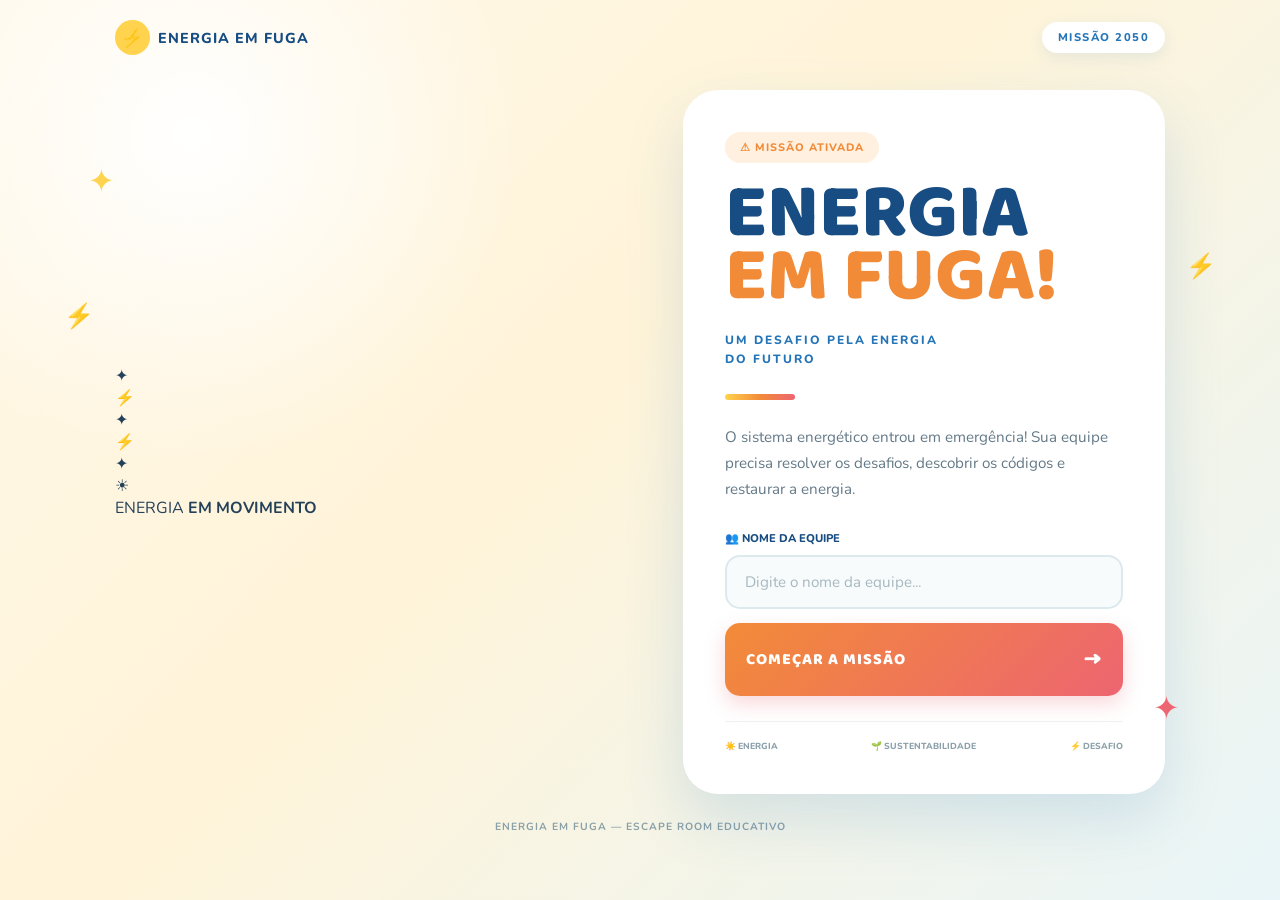
==== commit 285098a3: "Update index.html" ====
--- a/index.html
+++ b/index.html
@@ -4,11 +4,11 @@
 <head>
 
     <meta charset="UTF-8">
-
     <meta name="viewport" content="width=device-width, initial-scale=1.0">
 
     <title>Energia em Fuga</title>
 
+    <!-- Fontes -->
     <link rel="preconnect" href="https://fonts.googleapis.com">
     <link rel="preconnect" href="https://fonts.gstatic.com" crossorigin>
 
@@ -17,25 +17,33 @@
         rel="stylesheet"
     >
 
+    <!-- CSS -->
     <link rel="stylesheet" href="assets/style.css">
 
 </head>
 
 
-<body>
+<body class="pagina-inicial">
 
     <main class="inicio">
 
-        <!-- ELEMENTOS DECORATIVOS -->
+
+        <!-- =================================================
+             ELEMENTOS DECORATIVOS
+             ================================================= -->
 
         <div class="decoracao estrela estrela-1">✦</div>
+
         <div class="decoracao estrela estrela-2">✦</div>
+
         <div class="decoracao raio raio-1">⚡</div>
+
         <div class="decoracao raio raio-2">⚡</div>
-        <div class="decoracao sol">☀</div>
-
-
-        <!-- CABEÇALHO -->
+
+
+        <!-- =================================================
+             CABEÇALHO
+             ================================================= -->
 
         <header class="cabecalho">
 
@@ -47,6 +55,7 @@
 
             </div>
 
+
             <div class="missao">
 
                 MISSÃO 2050
@@ -56,87 +65,85 @@
         </header>
 
 
-        <!-- ÁREA PRINCIPAL -->
+
+        <!-- =================================================
+             ÁREA PRINCIPAL
+             ================================================= -->
 
         <section class="hero">
 
 
-            <!-- ILUSTRAÇÃO -->
-
-            <div class="ilustracao">
-
-                <div class="nuvem nuvem-1"></div>
-
-                <div class="nuvem nuvem-2"></div>
-
-
-                <div class="sol-central">
-
-                    ☀️
-
-                </div>
-
-
-                <div class="torre torre-1">
-
-                    <div class="torre-topo"></div>
-
-                    <div class="torre-linha"></div>
-
-                    <div class="torre-linha"></div>
-
-                    <div class="torre-linha"></div>
-
-                </div>
-
-
-                <div class="torre torre-2">
-
-                    <div class="torre-topo"></div>
-
-                    <div class="torre-linha"></div>
-
-                    <div class="torre-linha"></div>
-
-                    <div class="torre-linha"></div>
-
-                </div>
-
-
-                <div class="turbina turbina-1">
-
-                    <div class="helice"></div>
-
-                    <div class="mastro"></div>
-
-                </div>
-
-
-                <div class="turbina turbina-2">
-
-                    <div class="helice"></div>
-
-                    <div class="mastro"></div>
-
-                </div>
-
-
-                <div class="chao"></div>
-
-
-                <div class="energia energia-1">⚡</div>
-
-                <div class="energia energia-2">⚡</div>
-
-                <div class="energia energia-3">✦</div>
-
-            </div>
-
-
-            <!-- CARTÃO PRINCIPAL -->
+            <!-- =================================================
+                 FOTO + ANIMAÇÕES
+                 ================================================= -->
+
+            <div class="imagem-energia">
+
+
+                <!-- Foto real da Unsplash -->
+
+                <div class="foto-energia"></div>
+
+
+                <!-- Camada colorida -->
+
+                <div class="filtro-foto"></div>
+
+
+                <!-- Brilho sobre a imagem -->
+
+                <div class="brilho-energia"></div>
+
+
+                <!-- Linha de energia animada -->
+
+                <div class="linha-energia"></div>
+
+
+                <!-- Partículas -->
+
+                <div class="particula particula-1">✦</div>
+
+                <div class="particula particula-2">⚡</div>
+
+                <div class="particula particula-3">✦</div>
+
+                <div class="particula particula-4">⚡</div>
+
+                <div class="particula particula-5">✦</div>
+
+
+                <!-- Sol estilizado -->
+
+                <div class="sol-animado">
+
+                    ☀
+
+                </div>
+
+
+                <!-- Texto sobre a imagem -->
+
+                <div class="texto-imagem">
+
+                    <span>ENERGIA</span>
+
+                    <strong>EM MOVIMENTO</strong>
+
+                </div>
+
+
+            </div>
+
+
+
+            <!-- =================================================
+                 CARTÃO DA MISSÃO
+                 ================================================= -->
 
             <div class="cartao">
 
+
                 <div class="etiqueta">
 
                     ⚠ MISSÃO ATIVADA
@@ -176,7 +183,8 @@
                 </p>
 
 
-                <!-- EQUIPE -->
+
+                <!-- Nome da equipe -->
 
                 <div class="equipe">
 
@@ -188,65 +196,88 @@
 
 
                     <input
-
                         type="text"
-
                         id="nomeEquipe"
-
                         placeholder="Digite o nome da equipe..."
-
                         autocomplete="off"
-
                     >
 
                 </div>
 
 
+
+                <!-- Botão -->
+
                 <button
-
                     class="botao-iniciar"
-
                     onclick="iniciarMissao()"
-
                 >
 
-                    <span>COMEÇAR A MISSÃO</span>
-
-                    <strong>→</strong>
+                    <span>
+
+                        COMEÇAR A MISSÃO
+
+                    </span>
+
+                    <strong>
+
+                        →
+
+                    </strong>
 
                 </button>
 
 
+
+                <!-- Rodapé do cartão -->
+
                 <div class="rodape-cartao">
 
-                    <span>☀️ ENERGIA</span>
-
-                    <span>🌱 SUSTENTABILIDADE</span>
-
-                    <span>⚡ DESAFIO</span>
-
-                </div>
+                    <span>
+
+                        ☀️ ENERGIA
+
+                    </span>
+
+
+                    <span>
+
+                        🌱 SUSTENTABILIDADE
+
+                    </span>
+
+
+                    <span>
+
+                        ⚡ DESAFIO
+
+                    </span>
+
+                </div>
+
 
             </div>
 
         </section>
 
 
-        <!-- RODAPÉ -->
+
+        <!-- =================================================
+             RODAPÉ
+             ================================================= -->
 
         <footer>
 
-            <span>
-
-                ENERGIA EM FUGA — ESCAPE ROOM EDUCATIVO
-
-            </span>
+            ENERGIA EM FUGA — ESCAPE ROOM EDUCATIVO
 
         </footer>
 
+
     </main>
 
 
+    <!-- JavaScript -->
+
     <script src="assets/app.js"></script>
 
 </body>
--- a/assets/style.css
+++ b/assets/style.css
@@ -1,10 +1,12 @@
 /* =====================================================
    ENERGIA EM FUGA
-   TELA INICIAL
+   ESTILO ESCAPE ROOM EDUCATIVO
    ===================================================== */
 
 
-/* RESET */
+/* -----------------------------------------------------
+   RESET
+   ----------------------------------------------------- */
 
 * {
     box-sizing: border-box;
@@ -13,873 +15,1244 @@
 }
 
 
-/* =====================================================
-   CONFIGURAÇÕES
-   ===================================================== */
+/* -----------------------------------------------------
+   CORES
+   ----------------------------------------------------- */
 
 :root {
 
-    --preto: #050708;
-
-    --preto2: #0b1013;
-
-    --cinza: #172126;
-
-    --borda: #293940;
-
-    --branco: #f4f7f8;
-
-    --cinza-texto: #a4b1b6;
-
-    --azul: #20c7f3;
-
-    --azul-escuro: #08708d;
-
-    --vermelho: #ff4655;
-
-    --amarelo: #ffc857;
-
-}
-
-
-/* =====================================================
+    --creme: #fff8e9;
+
+    --creme-2: #fff1d2;
+
+    --azul: #2474b8;
+
+    --azul-escuro: #174d82;
+
+    --azul-claro: #7bc8e8;
+
+    --laranja: #f28b38;
+
+    --amarelo: #ffd34d;
+
+    --rosa: #ed6571;
+
+    --verde: #65b879;
+
+    --branco: #ffffff;
+
+    --texto: #24415a;
+
+}
+
+
+/* -----------------------------------------------------
    BODY
-   ===================================================== */
+   ----------------------------------------------------- */
 
 body {
 
     min-height: 100vh;
 
+    font-family:
+        "Nunito",
+        Arial,
+        sans-serif;
+
+    color: var(--texto);
+
     background:
 
         radial-gradient(
-            circle at 50% 10%,
-            #132b34 0%,
-            #081216 35%,
-            #050708 75%
-        );
-
-    color: var(--branco);
-
-    font-family: "Inter", Arial, sans-serif;
-
-}
-
-
-/* =====================================================
-   PÁGINA
-   ===================================================== */
-
-.pagina {
-
-    width: 100%;
-
-    max-width: 1050px;
-
-    margin: auto;
-
-    padding: 20px;
-
-}
-
-
-/* =====================================================
-   TOPO
-   ===================================================== */
-
-.topo {
-
-    height: 60px;
-
-    display: flex;
-
-    align-items: center;
-
-    justify-content: space-between;
-
-    border-bottom: 1px solid var(--borda);
-
-    margin-bottom: 45px;
-
-}
-
-
-.logo {
-
-    display: flex;
-
-    align-items: center;
-
-    gap: 10px;
-
-    font-family: "Orbitron", sans-serif;
-
-    font-size: 0.85rem;
-
-    font-weight: 700;
-
-    letter-spacing: 2px;
-
-}
-
-
-.logo-raio {
-
-    display: flex;
-
-    align-items: center;
-
-    justify-content: center;
-
-    width: 30px;
-
-    height: 30px;
-
-    background: var(--azul);
-
-    color: #001017;
-
-    border-radius: 6px;
-
-}
-
-
-.status {
-
-    display: flex;
-
-    align-items: center;
-
-    gap: 8px;
-
-    color: #64dcae;
-
-    font-size: 0.7rem;
-
-    font-weight: 700;
-
-    letter-spacing: 1.5px;
-
-}
-
-
-.bolinha {
-
-    width: 8px;
-
-    height: 8px;
-
-    border-radius: 50%;
-
-    background: #46dc9e;
-
-    box-shadow: 0 0 12px #46dc9e;
-
-}
-
-
-/* =====================================================
-   CONTEÚDO
-   ===================================================== */
-
-.conteudo {
-
-    max-width: 820px;
-
-    margin: auto;
-
-}
-
-
-/* =====================================================
-   TÍTULO
-   ===================================================== */
-
-.titulo {
-
-    text-align: center;
-
-    margin-bottom: 30px;
-
-}
-
-
-.codigo-missao {
-
-    color: var(--azul);
-
-    font-family: "Orbitron", sans-serif;
-
-    font-size: 0.65rem;
-
-    letter-spacing: 4px;
-
-    margin-bottom: 15px;
-
-}
-
-
-.titulo h1 {
-
-    font-family: "Orbitron", sans-serif;
-
-    font-size: clamp(3rem, 8vw, 6rem);
-
-    line-height: 0.9;
-
-    letter-spacing: -3px;
-
-    font-weight: 800;
-
-}
-
-
-.titulo h1 span {
-
-    color: var(--azul);
-
-    text-shadow:
-
-        0 0 30px
-        rgba(32, 199, 243, 0.25);
-
-}
-
-
-.subtitulo {
-
-    margin-top: 20px;
-
-    color: var(--cinza-texto);
-
-    font-size: 0.7rem;
-
-    letter-spacing: 4px;
-
-}
-
-
-/* =====================================================
-   IMAGEM
-   ===================================================== */
-
-.imagem-container {
-
-    position: relative;
-
-    height: 310px;
-
-    overflow: hidden;
-
-    border: 1px solid var(--borda);
-
-    margin-bottom: 30px;
-
-    background: #080d10;
-
-}
-
-
-.imagem-container img {
-
-    width: 100%;
-
-    height: 100%;
-
-    object-fit: cover;
-
-    display: block;
-
-    filter:
-
-        saturate(0.8)
-
-        brightness(0.55);
-
-    transition: transform 0.5s ease;
-
-}
-
-
-.imagem-container:hover img {
-
-    transform: scale(1.03);
-
-}
-
-
-/* camada escura */
-
-.imagem-overlay {
-
-    position: absolute;
-
-    inset: 0;
-
-    background:
-
-        linear-gradient(
-            to bottom,
-            rgba(0,0,0,0.1),
-            rgba(0,0,0,0.7)
-        );
-
-}
-
-
-/* linhas decorativas */
-
-.imagem-container::before {
-
-    content: "";
-
-    position: absolute;
-
-    inset: 12px;
-
-    border: 1px solid
-        rgba(255,255,255,0.12);
-
-    z-index: 2;
-
-    pointer-events: none;
-
-}
-
-
-/* legenda */
-
-.imagem-legenda {
-
-    position: absolute;
-
-    left: 25px;
-
-    bottom: 22px;
-
-    z-index: 3;
-
-    display: flex;
-
-    align-items: center;
-
-    gap: 8px;
-
-    font-family: "Orbitron", sans-serif;
-
-    font-size: 0.65rem;
-
-    letter-spacing: 2px;
-
-    color: white;
-
-}
-
-
-.imagem-legenda span {
-
-    color: var(--azul);
-
-    font-size: 1.2rem;
-
-}
-
-
-/* =====================================================
-   ALERTA
-   ===================================================== */
-
-.alerta {
-
-    border: 1px solid
-        rgba(255, 70, 85, 0.35);
-
-    background:
+            circle at 15% 15%,
+            #ffffff 0,
+            transparent 25%
+        ),
 
         linear-gradient(
             135deg,
-            rgba(255,70,85,0.08),
-            rgba(255,70,85,0.02)
+            #fff8e9 0%,
+            #fff4d9 45%,
+            #e9f5f8 100%
         );
 
-    padding: 28px;
-
-    margin-bottom: 30px;
-
-}
-
-
-.alerta-topo {
+    overflow-x: hidden;
+
+}
+
+
+/* -----------------------------------------------------
+   PÁGINA
+   ----------------------------------------------------- */
+
+.inicio {
+
+    position: relative;
+
+    min-height: 100vh;
+
+    max-width: 1200px;
+
+    margin: auto;
+
+    padding: 20px 30px 25px;
+
+}
+
+
+/* -----------------------------------------------------
+   CABEÇALHO
+   ----------------------------------------------------- */
+
+.cabecalho {
 
     display: flex;
 
+    justify-content: space-between;
+
     align-items: center;
 
-    gap: 10px;
-
-    margin-bottom: 18px;
-
-    color: var(--vermelho);
-
-    font-family: "Orbitron", sans-serif;
-
-    font-size: 0.65rem;
-
-    font-weight: 700;
+    max-width: 1050px;
+
+    margin: auto;
+
+}
+
+
+.mini-logo {
+
+    display: flex;
+
+    align-items: center;
+
+    gap: 8px;
+
+    color: var(--azul-escuro);
+
+    font-weight: 800;
+
+    font-size: 0.9rem;
+
+    letter-spacing: 1px;
+
+}
+
+
+.mini-logo span {
+
+    display: flex;
+
+    justify-content: center;
+
+    align-items: center;
+
+    width: 35px;
+
+    height: 35px;
+
+    background: var(--amarelo);
+
+    border-radius: 50%;
+
+    font-size: 1.1rem;
+
+}
+
+
+.missao {
+
+    padding: 8px 16px;
+
+    border-radius: 30px;
+
+    background: var(--branco);
+
+    color: var(--azul);
+
+    box-shadow: 0 5px 15px rgba(36, 116, 184, 0.1);
+
+    font-size: 0.7rem;
+
+    font-weight: 800;
+
+    letter-spacing: 1.5px;
+
+}
+
+
+/* -----------------------------------------------------
+   HERO
+   ----------------------------------------------------- */
+
+.hero {
+
+    position: relative;
+
+    display: grid;
+
+    grid-template-columns: 1.05fr 0.95fr;
+
+    align-items: center;
+
+    gap: 35px;
+
+    max-width: 1050px;
+
+    margin: 35px auto 0;
+
+}
+
+
+/* -----------------------------------------------------
+   ILUSTRAÇÃO
+   ----------------------------------------------------- */
+
+.ilustracao {
+
+    position: relative;
+
+    height: 570px;
+
+    overflow: hidden;
+
+    border-radius: 40px;
+
+    background:
+
+        linear-gradient(
+            180deg,
+            #bde9f5 0%,
+            #dff5f5 48%,
+            #fbd39c 100%
+        );
+
+    box-shadow:
+
+        0 20px 50px
+        rgba(36, 116, 184, 0.15);
+
+}
+
+
+/* -----------------------------------------------------
+   SOL
+   ----------------------------------------------------- */
+
+.sol-central {
+
+    position: absolute;
+
+    top: 70px;
+
+    right: 85px;
+
+    width: 105px;
+
+    height: 105px;
+
+    display: flex;
+
+    justify-content: center;
+
+    align-items: center;
+
+    border-radius: 50%;
+
+    background: var(--amarelo);
+
+    font-size: 4rem;
+
+    box-shadow:
+
+        0 10px 35px
+        rgba(242, 139, 56, 0.35);
+
+    animation: pulsar 3s infinite ease-in-out;
+
+}
+
+
+/* -----------------------------------------------------
+   NUVENS
+   ----------------------------------------------------- */
+
+.nuvem {
+
+    position: absolute;
+
+    width: 100px;
+
+    height: 35px;
+
+    border-radius: 30px;
+
+    background: rgba(255,255,255,0.85);
+
+}
+
+
+.nuvem::before {
+
+    content: "";
+
+    position: absolute;
+
+    width: 45px;
+
+    height: 45px;
+
+    left: 18px;
+
+    bottom: 10px;
+
+    border-radius: 50%;
+
+    background: white;
+
+}
+
+
+.nuvem::after {
+
+    content: "";
+
+    position: absolute;
+
+    width: 38px;
+
+    height: 38px;
+
+    left: 48px;
+
+    bottom: 10px;
+
+    border-radius: 50%;
+
+    background: white;
+
+}
+
+
+.nuvem-1 {
+
+    top: 105px;
+
+    left: 65px;
+
+}
+
+
+.nuvem-2 {
+
+    top: 175px;
+
+    right: 55px;
+
+    transform: scale(0.7);
+
+}
+
+
+/* -----------------------------------------------------
+   TORRES DE ENERGIA
+   ----------------------------------------------------- */
+
+.torre {
+
+    position: absolute;
+
+    bottom: 115px;
+
+    width: 65px;
+
+    height: 230px;
+
+}
+
+
+.torre-1 {
+
+    left: 95px;
+
+}
+
+
+.torre-2 {
+
+    right: 110px;
+
+}
+
+
+.torre::before {
+
+    content: "";
+
+    position: absolute;
+
+    left: 29px;
+
+    top: 10px;
+
+    width: 5px;
+
+    height: 210px;
+
+    background: var(--azul-escuro);
+
+    transform: skew(-5deg);
+
+}
+
+
+.torre-topo {
+
+    position: absolute;
+
+    top: 0;
+
+    left: 8px;
+
+    width: 50px;
+
+    height: 35px;
+
+    border-top: 5px solid var(--azul-escuro);
+
+}
+
+
+.torre-linha {
+
+    position: absolute;
+
+    left: 5px;
+
+    width: 55px;
+
+    height: 3px;
+
+    background: var(--azul-escuro);
+
+    transform: rotate(0deg);
+
+}
+
+
+.torre-linha:nth-child(2) {
+
+    top: 55px;
+
+}
+
+
+.torre-linha:nth-child(3) {
+
+    top: 105px;
+
+}
+
+
+.torre-linha:nth-child(4) {
+
+    top: 155px;
+
+}
+
+
+/* -----------------------------------------------------
+   TURBINAS
+   ----------------------------------------------------- */
+
+.turbina {
+
+    position: absolute;
+
+    bottom: 100px;
+
+}
+
+
+.turbina-1 {
+
+    left: 245px;
+
+}
+
+
+.turbina-2 {
+
+    left: 360px;
+
+    transform: scale(0.8);
+
+}
+
+
+.mastro {
+
+    width: 7px;
+
+    height: 155px;
+
+    margin-left: 3px;
+
+    background: var(--azul-escuro);
+
+}
+
+
+.helice {
+
+    position: absolute;
+
+    top: -25px;
+
+    left: -15px;
+
+    width: 38px;
+
+    height: 38px;
+
+    border: 5px solid var(--azul-escuro);
+
+    border-radius: 50%;
+
+}
+
+
+.helice::before,
+
+.helice::after {
+
+    content: "";
+
+    position: absolute;
+
+    width: 50px;
+
+    height: 5px;
+
+    top: 12px;
+
+    left: -12px;
+
+    background: var(--azul-escuro);
+
+}
+
+
+.helice::after {
+
+    transform: rotate(90deg);
+
+}
+
+
+/* -----------------------------------------------------
+   CHÃO
+   ----------------------------------------------------- */
+
+.chao {
+
+    position: absolute;
+
+    bottom: 0;
+
+    left: -10%;
+
+    width: 120%;
+
+    height: 135px;
+
+    background: var(--verde);
+
+    border-radius: 50% 50% 0 0;
+
+}
+
+
+/* -----------------------------------------------------
+   ENERGIA FLUTUANTE
+   ----------------------------------------------------- */
+
+.energia {
+
+    position: absolute;
+
+    color: var(--laranja);
+
+    font-size: 2rem;
+
+    animation: flutuar 3s infinite ease-in-out;
+
+}
+
+
+.energia-1 {
+
+    top: 220px;
+
+    left: 185px;
+
+}
+
+
+.energia-2 {
+
+    top: 280px;
+
+    right: 85px;
+
+    animation-delay: 1s;
+
+}
+
+
+.energia-3 {
+
+    top: 80px;
+
+    left: 300px;
+
+    color: var(--rosa);
+
+    animation-delay: 0.5s;
+
+}
+
+
+/* -----------------------------------------------------
+   CARTÃO
+   ----------------------------------------------------- */
+
+.cartao {
+
+    position: relative;
+
+    z-index: 5;
+
+    padding: 42px;
+
+    border-radius: 35px;
+
+    background: var(--branco);
+
+    box-shadow:
+
+        0 25px 60px
+        rgba(36, 116, 184, 0.16);
+
+}
+
+
+/* -----------------------------------------------------
+   ETIQUETA
+   ----------------------------------------------------- */
+
+.etiqueta {
+
+    display: inline-block;
+
+    padding: 8px 15px;
+
+    border-radius: 20px;
+
+    background: #fff0df;
+
+    color: var(--laranja);
+
+    font-size: 0.68rem;
+
+    font-weight: 800;
+
+    letter-spacing: 1px;
+
+}
+
+
+/* -----------------------------------------------------
+   TÍTULO
+   ----------------------------------------------------- */
+
+.cartao h1 {
+
+    margin-top: 20px;
+
+    color: var(--azul-escuro);
+
+    font-family: "Baloo 2", sans-serif;
+
+    font-size: clamp(3.5rem, 6vw, 5.5rem);
+
+    line-height: 0.82;
+
+    font-weight: 800;
+
+}
+
+
+.cartao h1 span {
+
+    color: var(--laranja);
+
+}
+
+
+/* -----------------------------------------------------
+   SUBTÍTULO
+   ----------------------------------------------------- */
+
+.subtitulo {
+
+    margin-top: 22px;
+
+    color: var(--azul);
+
+    font-size: 0.75rem;
+
+    font-weight: 800;
 
     letter-spacing: 2px;
 
-}
-
-
-.alerta-codigo {
-
-    margin-left: auto;
-
-    color: #765057;
-
-}
-
-
-.alerta h2 {
-
-    font-family: "Orbitron", sans-serif;
-
-    font-size: clamp(1.3rem, 4vw, 2rem);
-
-    letter-spacing: 1px;
-
-    margin-bottom: 12px;
-
-}
-
-
-.alerta p {
-
-    max-width: 680px;
-
-    color: var(--cinza-texto);
+    line-height: 1.6;
+
+}
+
+
+/* -----------------------------------------------------
+   LINHA
+   ----------------------------------------------------- */
+
+.linha {
+
+    width: 70px;
+
+    height: 6px;
+
+    margin: 25px 0;
+
+    border-radius: 10px;
+
+    background:
+
+        linear-gradient(
+            90deg,
+            var(--amarelo),
+            var(--laranja),
+            var(--rosa)
+        );
+
+}
+
+
+/* -----------------------------------------------------
+   DESCRIÇÃO
+   ----------------------------------------------------- */
+
+.descricao {
+
+    color: #637987;
+
+    font-size: 0.95rem;
 
     line-height: 1.7;
 
+}
+
+
+/* -----------------------------------------------------
+   EQUIPE
+   ----------------------------------------------------- */
+
+.equipe {
+
+    margin-top: 28px;
+
+}
+
+
+.equipe label {
+
+    display: block;
+
+    margin-bottom: 9px;
+
+    color: var(--azul-escuro);
+
+    font-size: 0.7rem;
+
+    font-weight: 800;
+
+}
+
+
+.equipe input {
+
+    width: 100%;
+
+    padding: 15px 18px;
+
+    border: 2px solid #dce9ed;
+
+    border-radius: 15px;
+
+    outline: none;
+
+    background: #f8fbfc;
+
+    color: var(--texto);
+
+    font-family: "Nunito", sans-serif;
+
     font-size: 0.95rem;
 
-}
-
-
-/* =====================================================
-   MISSÃO
-   ===================================================== */
-
-.missao {
-
-    padding: 30px;
-
-    border: 1px solid var(--borda);
-
-    background: rgba(10,18,22,0.8);
-
-    margin-bottom: 25px;
-
-}
-
-
-.missao label {
-
-    display: block;
-
-    margin-bottom: 10px;
-
-    color: var(--cinza-texto);
-
-    font-family: "Orbitron", sans-serif;
-
-    font-size: 0.65rem;
-
-    letter-spacing: 2px;
-
-}
-
-
-/* =====================================================
-   INPUT
-   ===================================================== */
-
-.input-container {
+    transition: 0.2s;
+
+}
+
+
+.equipe input:focus {
+
+    border-color: var(--azul);
+
+    background: white;
+
+    box-shadow:
+
+        0 5px 20px
+        rgba(36, 116, 184, 0.1);
+
+}
+
+
+.equipe input::placeholder {
+
+    color: #a6b8c0;
+
+}
+
+
+/* -----------------------------------------------------
+   BOTÃO
+   ----------------------------------------------------- */
+
+.botao-iniciar {
+
+    width: 100%;
 
     display: flex;
 
     align-items: center;
 
-    gap: 12px;
-
-    border: 1px solid var(--borda);
-
-    background: #05090b;
-
-    padding-left: 15px;
-
-    transition: 0.2s;
-
-}
-
-
-.input-container span {
-
-    color: var(--azul);
-
-}
-
-
-.input-container:focus-within {
-
-    border-color: var(--azul);
-
-    box-shadow:
-
-        0 0 20px
-        rgba(32,199,243,0.08);
-
-}
-
-
-.input-container input {
-
-    width: 100%;
+    justify-content: space-between;
+
+    margin-top: 14px;
+
+    padding: 17px 21px;
 
     border: none;
 
-    outline: none;
-
-    background: transparent;
-
-    color: white;
-
-    padding: 17px 15px 17px 0;
-
-    font-family: "Inter", sans-serif;
-
-    font-size: 1rem;
-
-}
-
-
-.input-container input::placeholder {
-
-    color: #52636a;
-
-}
-
-
-/* =====================================================
-   BOTÃO
-   ===================================================== */
-
-.botao {
-
-    width: 100%;
-
-    display: flex;
-
-    align-items: center;
-
-    justify-content: space-between;
-
-    margin-top: 14px;
-
-    padding: 18px 22px;
-
-    border: 1px solid var(--azul);
+    border-radius: 15px;
 
     background:
 
         linear-gradient(
             135deg,
-            #0c657e,
-            #073847
+            var(--laranja),
+            var(--rosa)
         );
 
     color: white;
 
+    font-family: "Baloo 2", sans-serif;
+
+    font-size: 1rem;
+
+    font-weight: 800;
+
+    letter-spacing: 1px;
+
     cursor: pointer;
 
-    font-family: "Orbitron", sans-serif;
-
-    font-size: 0.75rem;
+    box-shadow:
+
+        0 8px 20px
+        rgba(237, 101, 113, 0.25);
+
+    transition: 0.2s;
+
+}
+
+
+.botao-iniciar strong {
+
+    font-size: 1.5rem;
+
+}
+
+
+.botao-iniciar:hover {
+
+    transform: translateY(-3px);
+
+    box-shadow:
+
+        0 12px 25px
+        rgba(237, 101, 113, 0.35);
+
+}
+
+
+.botao-iniciar:active {
+
+    transform: translateY(0);
+
+}
+
+
+/* -----------------------------------------------------
+   RODAPÉ DO CARTÃO
+   ----------------------------------------------------- */
+
+.rodape-cartao {
+
+    display: flex;
+
+    justify-content: space-between;
+
+    gap: 8px;
+
+    margin-top: 25px;
+
+    padding-top: 18px;
+
+    border-top: 1px solid #edf1f2;
+
+    color: #8ba0aa;
+
+    font-size: 0.55rem;
+
+    font-weight: 800;
+
+}
+
+
+/* -----------------------------------------------------
+   DECORAÇÕES
+   ----------------------------------------------------- */
+
+.decoracao {
+
+    position: absolute;
+
+    z-index: 10;
+
+    pointer-events: none;
+
+}
+
+
+.estrela {
+
+    color: var(--amarelo);
+
+    font-size: 2rem;
+
+    animation: flutuar 4s infinite ease-in-out;
+
+}
+
+
+.estrela-1 {
+
+    top: 160px;
+
+    left: 4%;
+
+}
+
+
+.estrela-2 {
+
+    right: 5%;
+
+    bottom: 170px;
+
+    color: var(--rosa);
+
+    animation-delay: 1s;
+
+}
+
+
+.raio {
+
+    color: var(--laranja);
+
+    font-size: 1.5rem;
+
+    animation: flutuar 3s infinite ease-in-out;
+
+}
+
+
+.raio-1 {
+
+    top: 300px;
+
+    left: 2%;
+
+}
+
+
+.raio-2 {
+
+    right: 2%;
+
+    top: 250px;
+
+    animation-delay: 1.5s;
+
+}
+
+
+.sol {
+
+    right: 4%;
+
+    top: 100px;
+
+    color: var(--amarelo);
+
+    font-size: 3rem;
+
+    opacity: 0.5;
+
+    animation: girar 12s linear infinite;
+
+}
+
+
+/* -----------------------------------------------------
+   RODAPÉ
+   ----------------------------------------------------- */
+
+footer {
+
+    max-width: 1050px;
+
+    margin: 25px auto 0;
+
+    text-align: center;
+
+    color: #8aa0a9;
+
+    font-size: 0.65rem;
 
     font-weight: 700;
 
-    letter-spacing: 2px;
-
-    transition: all 0.2s ease;
-
-}
-
-
-.botao:hover {
-
-    background:
-
-        linear-gradient(
-            135deg,
-            #1184a3,
-            #075166
-        );
-
-    box-shadow:
-
-        0 10px 30px
-        rgba(32,199,243,0.15);
-
-    transform: translateY(-2px);
-
-}
-
-
-.botao:active {
-
-    transform: translateY(0);
-
-}
-
-
-.seta {
-
-    font-size: 1.4rem;
-
-    transition: 0.2s;
-
-}
-
-
-.botao:hover .seta {
-
-    transform: translateX(6px);
-
-}
-
-
-/* =====================================================
-   STATUS DA REDE
-   ===================================================== */
-
-.status-rede {
-
-    padding: 20px 0 5px;
-
-}
-
-
-.status-linha {
-
-    display: flex;
-
-    justify-content: space-between;
-
-    align-items: center;
-
-    color: #71858d;
-
-    font-family: "Orbitron", sans-serif;
-
-    font-size: 0.6rem;
-
-    letter-spacing: 1.5px;
-
-}
-
-
-.status-linha strong {
-
-    color: var(--amarelo);
-
-}
-
-
-.status-linha strong {
-
-    color: var(--vermelho);
-
-}
-
-
-.barra {
-
-    width: 100%;
-
-    height: 6px;
-
-    margin: 10px 0;
-
-    background: #111b20;
-
-    overflow: hidden;
-
-}
-
-
-.progresso {
-
-    width: 4%;
-
-    height: 100%;
-
-    background:
-
-        linear-gradient(
-            to right,
-            var(--vermelho),
-            var(--amarelo)
-        );
-
-}
-
-
-.inferior strong {
-
-    color: var(--vermelho);
-
-}
-
-
-/* =====================================================
-   RODAPÉ
-   ===================================================== */
-
-footer {
-
-    display: flex;
-
-    justify-content: space-between;
-
-    max-width: 820px;
-
-    margin: 35px auto 0;
-
-    padding-top: 18px;
-
-    border-top: 1px solid var(--borda);
-
-    color: #50636b;
-
-    font-family: "Orbitron", sans-serif;
-
-    font-size: 0.55rem;
-
-    letter-spacing: 1.5px;
-
-}
-
-
-/* =====================================================
-   RESPONSIVO
-   ===================================================== */
-
-@media (max-width: 700px) {
-
-    .pagina {
+    letter-spacing: 1px;
+
+}
+
+
+/* -----------------------------------------------------
+   ANIMAÇÕES
+   ----------------------------------------------------- */
+
+@keyframes pulsar {
+
+    0%,
+    100% {
+
+        transform: scale(1);
+
+    }
+
+    50% {
+
+        transform: scale(1.06);
+
+    }
+
+}
+
+
+@keyframes flutuar {
+
+    0%,
+    100% {
+
+        transform: translateY(0);
+
+    }
+
+    50% {
+
+        transform: translateY(-10px);
+
+    }
+
+}
+
+
+@keyframes girar {
+
+    from {
+
+        transform: rotate(0deg);
+
+    }
+
+    to {
+
+        transform: rotate(360deg);
+
+    }
+
+}
+
+
+/* -----------------------------------------------------
+   CELULAR
+   ----------------------------------------------------- */
+
+@media (max-width: 850px) {
+
+    .inicio {
 
         padding: 15px;
 
     }
 
 
-    .topo {
-
-        margin-bottom: 30px;
-
-    }
-
-
-    .status {
+    .hero {
+
+        grid-template-columns: 1fr;
+
+        max-width: 600px;
+
+    }
+
+
+    .ilustracao {
+
+        height: 350px;
+
+        order: 1;
+
+    }
+
+
+    .cartao {
+
+        order: 2;
+
+        padding: 30px;
+
+    }
+
+
+    .cartao h1 {
+
+        font-size: 4rem;
+
+    }
+
+
+    .torre {
+
+        transform: scale(0.7);
+
+        transform-origin: bottom;
+
+    }
+
+
+    .turbina-2 {
+
+        display: none;
+
+    }
+
+}
+
+
+@media (max-width: 500px) {
+
+    .cabecalho {
+
+        padding: 0 5px;
+
+    }
+
+
+    .mini-logo {
+
+        font-size: 0.7rem;
+
+    }
+
+
+    .missao {
 
         font-size: 0.55rem;
 
     }
 
 
-    .logo {
-
-        font-size: 0.65rem;
-
-    }
-
-
-    .titulo h1 {
-
-        font-size: 3.2rem;
-
-    }
-
-
-    .subtitulo {
-
-        font-size: 0.55rem;
-
-        letter-spacing: 2px;
-
-    }
-
-
-    .imagem-container {
-
-        height: 230px;
-
-    }
-
-
-    .alerta {
-
-        padding: 22px;
-
-    }
-
-
-    .missao {
-
-        padding: 22px;
-
-    }
-
-}
-
-
-@media (max-width: 450px) {
-
-    .topo {
-
-        align-items: flex-start;
-
-    }
-
-
-    .status {
-
-        display: none;
-
-    }
-
-
-    .titulo h1 {
-
-        font-size: 2.7rem;
-
-    }
-
-
-    .imagem-container {
-
-        height: 200px;
-
-    }
-
-
-    footer {
+    .hero {
+
+        margin-top: 25px;
+
+    }
+
+
+    .ilustracao {
+
+        height: 280px;
+
+        border-radius: 25px;
+
+    }
+
+
+    .cartao {
+
+        padding: 25px 20px;
+
+        border-radius: 25px;
+
+    }
+
+
+    .cartao h1 {
+
+        font-size: 3.3rem;
+
+    }
+
+
+    .rodape-cartao {
 
         flex-direction: column;
 
-        gap: 8px;
-
-    }
-
-}
+    }
+
+
+    .sol-central {
+
+        width: 75px;
+
+        height: 75px;
+
+        font-size: 2.5rem;
+
+        right: 40px;
+
+        top: 40px;
+
+    }
+
+}
